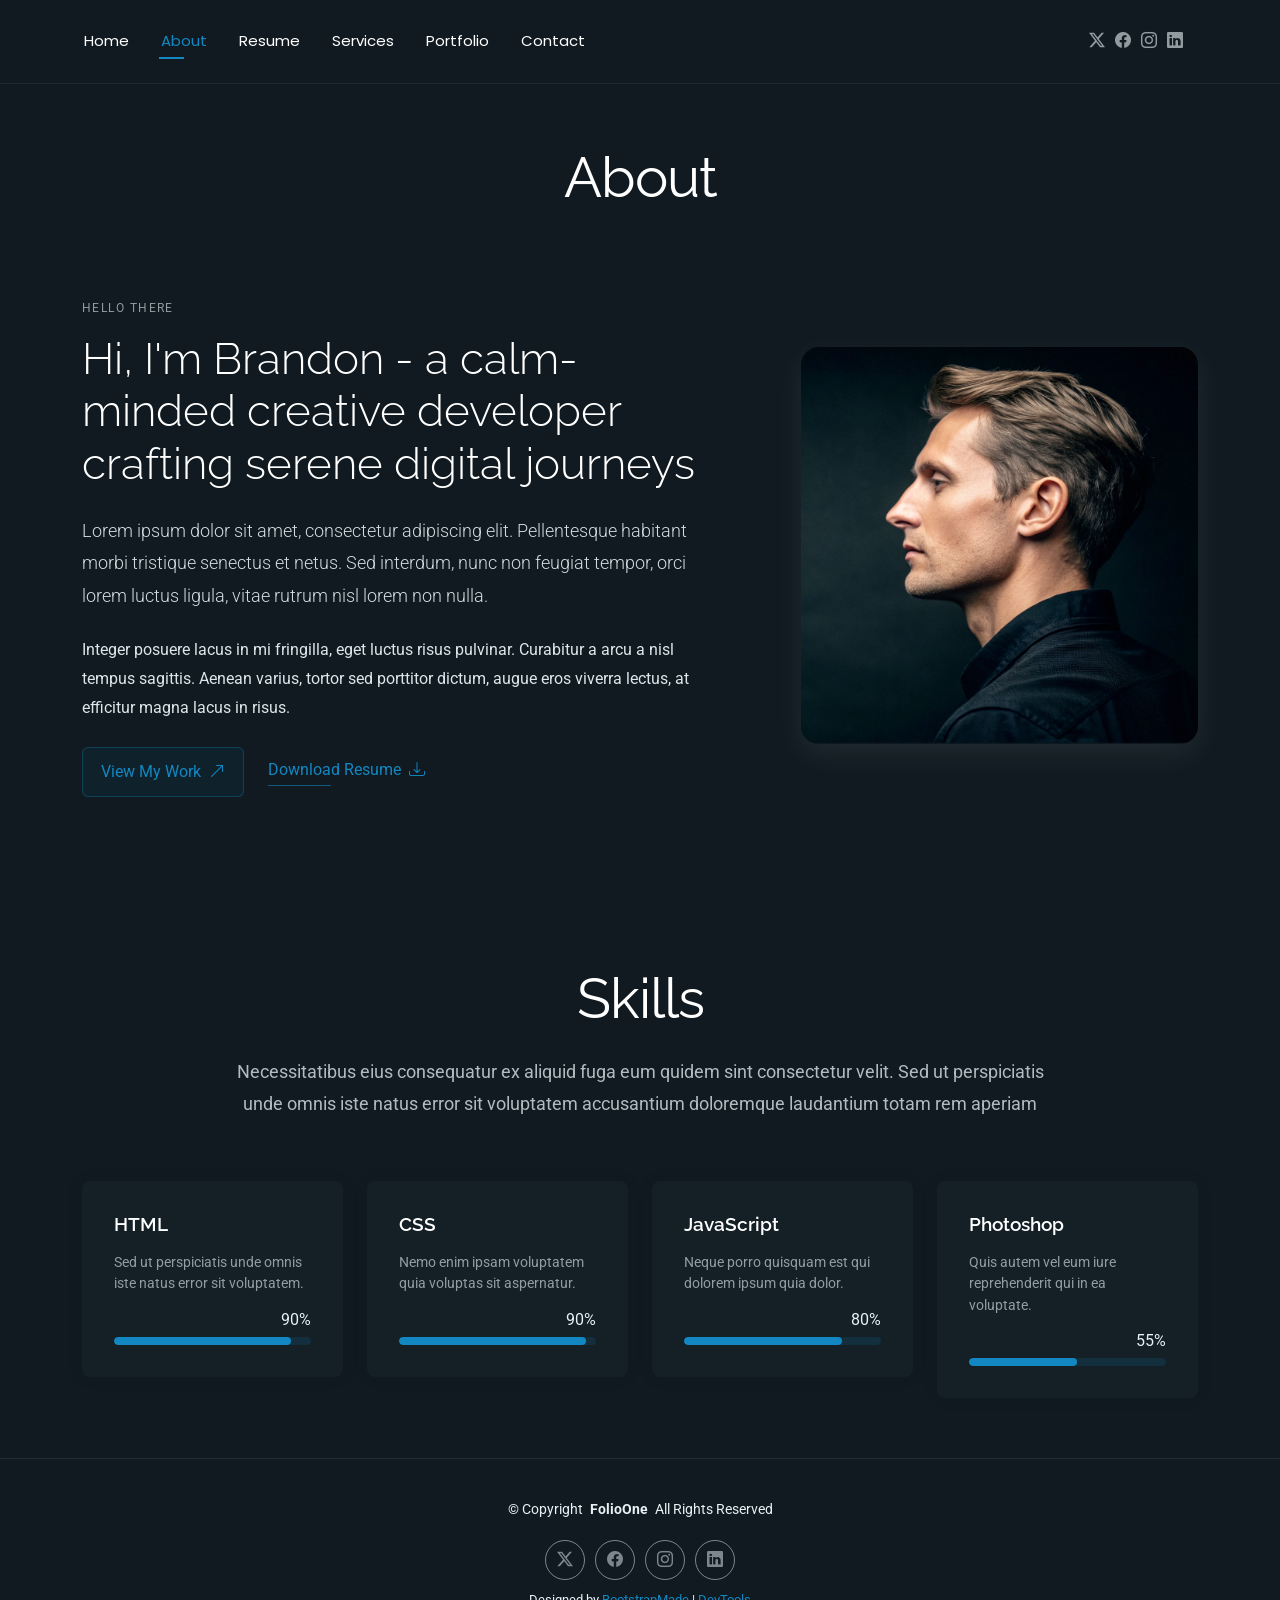
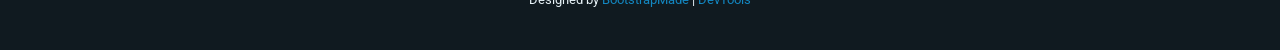
==== about.html @ 41c1fc4c "Summary (required): Add CV template files" ====
<!DOCTYPE html>
<html lang="en">

<head>
  <meta charset="utf-8">
  <meta content="width=device-width, initial-scale=1.0" name="viewport">
  <title>About - FolioOne Bootstrap Template</title>
  <meta name="description" content="">
  <meta name="keywords" content="">

  <!-- Favicons -->
  <link href="assets/img/favicon.png" rel="icon">
  <link href="assets/img/apple-touch-icon.png" rel="apple-touch-icon">

  <!-- Fonts -->
  <link href="https://fonts.googleapis.com" rel="preconnect">
  <link href="https://fonts.gstatic.com" rel="preconnect" crossorigin>
  <link href="https://fonts.googleapis.com/css2?family=Roboto:ital,wght@0,100;0,300;0,400;0,500;0,700;0,900;1,100;1,300;1,400;1,500;1,700;1,900&family=Poppins:ital,wght@0,100;0,200;0,300;0,400;0,500;0,600;0,700;0,800;0,900;1,100;1,200;1,300;1,400;1,500;1,600;1,700;1,800;1,900&family=Raleway:ital,wght@0,100;0,200;0,300;0,400;0,500;0,600;0,700;0,800;0,900;1,100;1,200;1,300;1,400;1,500;1,600;1,700;1,800;1,900&display=swap" rel="stylesheet">

  <!-- Vendor CSS Files -->
  <link href="assets/vendor/bootstrap/css/bootstrap.min.css" rel="stylesheet">
  <link href="assets/vendor/bootstrap-icons/bootstrap-icons.css" rel="stylesheet">
  <link href="assets/vendor/aos/aos.css" rel="stylesheet">
  <link href="assets/vendor/swiper/swiper-bundle.min.css" rel="stylesheet">
  <link href="assets/vendor/glightbox/css/glightbox.min.css" rel="stylesheet">

  <!-- Main CSS File -->
  <link href="assets/css/main.css" rel="stylesheet">

  <!-- =======================================================
  * Template Name: FolioOne
  * Template URL: https://bootstrapmade.com/folioone-bootstrap-portfolio-website-template/
  * Updated: Aug 23 2025 with Bootstrap v5.3.7
  * Author: BootstrapMade.com
  * License: https://bootstrapmade.com/license/
  ======================================================== -->
</head>

<body class="about-page">

  <header id="header" class="header d-flex align-items-center light-background sticky-top">
    <div class="container position-relative d-flex align-items-center justify-content-between">

      <!-- <a href="index.html" class="logo d-flex align-items-center me-auto me-xl-0">
      <img src="assets/img/logo.webp" alt="">
      <h1 class="sitename">FolioOne</h1> 
    </a> -->

      <nav id="navmenu" class="navmenu">
        <ul>
          <li><a href="index.html">Home</a></li>
          <li><a href="about.html" class="active">About</a></li>
          <li><a href="resume.html">Resume</a></li>
          <li><a href="services.html">Services</a></li>
          <li><a href="portfolio.html">Portfolio</a></li>
          <li><a href="contact.html">Contact</a></li>
        </ul>
        <i class="mobile-nav-toggle d-xl-none bi bi-list"></i>
      </nav>

      <div class="header-social-links">
        <a href="#" class="twitter"><i class="bi bi-twitter-x"></i></a>
        <a href="#" class="facebook"><i class="bi bi-facebook"></i></a>
        <a href="#" class="instagram"><i class="bi bi-instagram"></i></a>
        <a href="#" class="linkedin"><i class="bi bi-linkedin"></i></a>
      </div>

    </div>
  </header>

  <main class="main">

    <!-- About Section -->
    <section id="about" class="about section">

      <!-- Section Title -->
      <div class="container section-title" data-aos="fade-up">
        <h2>About</h2>
      </div><!-- End Section Title -->

      <div class="container" data-aos="fade-up" data-aos-delay="100">

        <!-- Intro + Photo -->
        <div class="row align-items-center justify-content-between gy-5 mb-5">
          <div class="col-lg-7" data-aos="fade-right" data-aos-delay="150">
            <div class="intro-content">
              <span class="eyebrow">Hello there</span>
              <h2 class="headline">Hi, I'm Brandon - a calm-minded creative developer crafting serene digital journeys</h2>
              <p class="lead">
                Lorem ipsum dolor sit amet, consectetur adipiscing elit. Pellentesque habitant morbi tristique senectus et netus. Sed interdum, nunc non feugiat tempor, orci lorem luctus ligula, vitae rutrum nisl lorem non nulla.
              </p>
              <p>
                Integer posuere lacus in mi fringilla, eget luctus risus pulvinar. Curabitur a arcu a nisl tempus sagittis. Aenean varius, tortor sed porttitor dictum, augue eros viverra lectus, at efficitur magna lacus in risus.
              </p>

              <div class="cta-group">
                <a href="#portfolio" class="btn-ghost">
                  View My Work <i class="bi bi-arrow-up-right"></i>
                </a>
                <a href="#" class="link-underline">
                  Download Resume <i class="bi bi-download"></i>
                </a>
              </div>
            </div>
          </div>

          <div class="col-lg-5" data-aos="zoom-in" data-aos-delay="250">
            <figure class="profile-figure text-center text-lg-end">
              <img src="assets/img/profile/profile-square-11.webp" alt="Portrait of Alex" class="img-fluid profile-photo">
            </figure>
          </div>
        </div>
        <!-- End Intro + Photo -->
      </div>
    </section><!-- /About Section -->

    <!-- Skills Section -->
    <section id="skills" class="skills section">

      <!-- Section Title -->
      <div class="container section-title" data-aos="fade-up">
        <h2>Skills</h2>
        <p>Necessitatibus eius consequatur ex aliquid fuga eum quidem sint consectetur velit. Sed ut perspiciatis unde omnis iste natus error sit voluptatem accusantium doloremque laudantium totam rem aperiam</p>
      </div><!-- End Section Title -->

      <div class="container" data-aos="fade-up" data-aos-delay="100">

        <div class="row g-4 skills-animation">

          <div class="col-md-6 col-lg-3" data-aos="fade-up" data-aos-delay="100">
            <div class="skill-box">
              <h3>HTML</h3>
              <p>Sed ut perspiciatis unde omnis iste natus error sit voluptatem.</p>
              <span class="text-end d-block">90%</span>
              <div class="progress">
                <div class="progress-bar" role="progressbar" aria-valuenow="90" aria-valuemin="0" aria-valuemax="100"></div>
              </div>
            </div>
          </div>

          <div class="col-md-6 col-lg-3" data-aos="fade-up" data-aos-delay="200">
            <div class="skill-box">
              <h3>CSS</h3>
              <p>Nemo enim ipsam voluptatem quia voluptas sit aspernatur.</p>
              <span class="text-end d-block">90%</span>
              <div class="progress">
                <div class="progress-bar" role="progressbar" aria-valuenow="95" aria-valuemin="0" aria-valuemax="100"></div>
              </div>
            </div>
          </div>

          <div class="col-md-6 col-lg-3" data-aos="fade-up" data-aos-delay="300">
            <div class="skill-box">
              <h3>JavaScript</h3>
              <p>Neque porro quisquam est qui dolorem ipsum quia dolor.</p>
              <span class="text-end d-block">80%</span>
              <div class="progress">
                <div class="progress-bar" role="progressbar" aria-valuenow="80" aria-valuemin="0" aria-valuemax="100"></div>
              </div>
            </div>
          </div>

          <div class="col-md-6 col-lg-3" data-aos="fade-up" data-aos-delay="400">
            <div class="skill-box">
              <h3>Photoshop</h3>
              <p>Quis autem vel eum iure reprehenderit qui in ea voluptate.</p>
              <span class="text-end d-block">55%</span>
              <div class="progress">
                <div class="progress-bar" role="progressbar" aria-valuenow="55" aria-valuemin="0" aria-valuemax="100">
                </div>
              </div>
            </div>
          </div>

        </div>

      </div>

    </section><!-- /Skills Section -->
  </main>

  <footer id="footer" class="footer">

    <div class="container">
      <div class="copyright text-center ">
        <p>© <span>Copyright</span> <strong class="px-1 sitename">FolioOne</strong> <span>All Rights Reserved<br></span></p>
      </div>
      <div class="social-links d-flex justify-content-center">
        <a href=""><i class="bi bi-twitter-x"></i></a>
        <a href=""><i class="bi bi-facebook"></i></a>
        <a href=""><i class="bi bi-instagram"></i></a>
        <a href=""><i class="bi bi-linkedin"></i></a>
      </div>
      <div class="credits">
        <!-- All the links in the footer should remain intact. -->
        <!-- You can delete the links only if you've purchased the pro version. -->
        <!-- Licensing information: https://bootstrapmade.com/license/ -->
        <!-- Purchase the pro version with working PHP/AJAX contact form: [buy-url] -->
        Designed by <a href="https://bootstrapmade.com/">BootstrapMade</a> | <a href="https://bootstrapmade.com/tools/">DevTools</a>
      </div>
    </div>

  </footer>

  <!-- Scroll Top -->
  <a href="#" id="scroll-top" class="scroll-top d-flex align-items-center justify-content-center"><i class="bi bi-arrow-up-short"></i></a>

  <!-- Preloader -->
  <div id="preloader"></div>

  <!-- Vendor JS Files -->
  <script src="assets/vendor/bootstrap/js/bootstrap.bundle.min.js"></script>
  <script src="assets/vendor/php-email-form/validate.js"></script>
  <script src="assets/vendor/aos/aos.js"></script>
  <script src="assets/vendor/typed.js/typed.umd.js"></script>
  <script src="assets/vendor/waypoints/noframework.waypoints.js"></script>
  <script src="assets/vendor/purecounter/purecounter_vanilla.js"></script>
  <script src="assets/vendor/swiper/swiper-bundle.min.js"></script>
  <script src="assets/vendor/imagesloaded/imagesloaded.pkgd.min.js"></script>
  <script src="assets/vendor/isotope-layout/isotope.pkgd.min.js"></script>
  <script src="assets/vendor/glightbox/js/glightbox.min.js"></script>

  <!-- Main JS File -->
  <script src="assets/js/main.js"></script>

</body>

</html>
---- assets/css/main.css ----
/**
* Template Name: FolioOne
* Template URL: https://bootstrapmade.com/folioone-bootstrap-portfolio-website-template/
* Updated: Aug 23 2025 with Bootstrap v5.3.7
* Author: BootstrapMade.com
* License: https://bootstrapmade.com/license/
*/

/*--------------------------------------------------------------
# Font & Color Variables
# Help: https://bootstrapmade.com/color-system/
--------------------------------------------------------------*/
/* Fonts */
:root {
  --default-font: "Roboto",  system-ui, -apple-system, "Segoe UI", Roboto, "Helvetica Neue", Arial, "Noto Sans", "Liberation Sans", sans-serif, "Apple Color Emoji", "Segoe UI Emoji", "Segoe UI Symbol", "Noto Color Emoji";
  --heading-font: "Raleway",  sans-serif;
  --nav-font: "Poppins",  sans-serif;
}

/* Global Colors - The following color variables are used throughout the website. Updating them here will change the color scheme of the entire website */
:root { 
  --background-color: #101a20; /* Background color for the entire website, including individual sections */
  --default-color: #e7f2f7; /* Default color used for the majority of the text content across the entire website */
  --heading-color: #ffffff; /* Color for headings, subheadings and title throughout the website */
  --accent-color: #1387c1; /* Accent color that represents your brand on the website. It's used for buttons, links, and other elements that need to stand out */
  --surface-color: #141f26; /* The surface color is used as a background of boxed elements within sections, such as cards, icon boxes, or other elements that require a visual separation from the global background. */
  --contrast-color: #ffffff; /* Contrast color for text, ensuring readability against backgrounds of accent, heading, or default colors. */
}

/* Nav Menu Colors - The following color variables are used specifically for the navigation menu. They are separate from the global colors to allow for more customization options */
:root {
  --nav-color: #ffffff;  /* The default color of the main navmenu links */
  --nav-hover-color: #1387c1; /* Applied to main navmenu links when they are hovered over or active */
  --nav-mobile-background-color: #213642; /* Used as the background color for mobile navigation menu */
  --nav-dropdown-background-color: #051117; /* Used as the background color for dropdown items that appear when hovering over primary navigation items */
  --nav-dropdown-color: #e7f2f7; /* Used for navigation links of the dropdown items in the navigation menu. */
  --nav-dropdown-hover-color: #1387c1; /* Similar to --nav-hover-color, this color is applied to dropdown navigation links when they are hovered over. */
}

/* Color Presets - These classes override global colors when applied to any section or element, providing reuse of the sam color scheme. */

.light-background {
  --background-color: #142027;
  --surface-color: #325264;
}

.dark-background {
  --background-color: #0b1419;
  --default-color: #ffffff;
  --heading-color: #ffffff;
  --surface-color: #252525;
  --contrast-color: #ffffff;
}

/* Smooth scroll */
:root {
  scroll-behavior: smooth;
}

/*--------------------------------------------------------------
# General Styling & Shared Classes
--------------------------------------------------------------*/
body {
  color: var(--default-color);
  background-color: var(--background-color);
  font-family: var(--default-font);
}

a {
  color: var(--accent-color);
  text-decoration: none;
  transition: 0.3s;
}

a:hover {
  color: color-mix(in srgb, var(--accent-color), transparent 25%);
  text-decoration: none;
}

h1,
h2,
h3,
h4,
h5,
h6 {
  color: var(--heading-color);
  font-family: var(--heading-font);
}

/* PHP Email Form Messages
------------------------------*/
.php-email-form .error-message {
  display: none;
  background: #df1529;
  color: #ffffff;
  text-align: left;
  padding: 15px;
  margin-bottom: 24px;
  font-weight: 600;
}

.php-email-form .sent-message {
  display: none;
  color: #ffffff;
  background: #059652;
  text-align: center;
  padding: 15px;
  margin-bottom: 24px;
  font-weight: 600;
}

.php-email-form .loading {
  display: none;
  background: var(--surface-color);
  text-align: center;
  padding: 15px;
  margin-bottom: 24px;
}

.php-email-form .loading:before {
  content: "";
  display: inline-block;
  border-radius: 50%;
  width: 24px;
  height: 24px;
  margin: 0 10px -6px 0;
  border: 3px solid var(--accent-color);
  border-top-color: var(--surface-color);
  animation: php-email-form-loading 1s linear infinite;
}

@keyframes php-email-form-loading {
  0% {
    transform: rotate(0deg);
  }

  100% {
    transform: rotate(360deg);
  }
}

/*--------------------------------------------------------------
# Global Header
--------------------------------------------------------------*/
.header {
  --background-color: rgba(255, 255, 255, 0);
  color: var(--default-color);
  background-color: var(--background-color);
  padding: 15px 0;
  transition: all 0.5s;
  z-index: 997;
  border-bottom: 1px solid color-mix(in srgb, var(--default-color), transparent 92%);
}

.header .logo {
  line-height: 1;
}

.header .logo img {
  max-height: 36px;
  margin-right: 8px;
}

.header .logo h1 {
  font-size: 32px;
  margin: 0;
  font-weight: 400;
  color: var(--heading-color);
}

.header .header-social-links {
  padding-right: 15px;
}

.header .header-social-links a {
  color: color-mix(in srgb, var(--default-color), transparent 40%);
  padding-left: 6px;
  display: inline-block;
  transition: 0.3s;
  font-size: 16px;
}

.header .header-social-links a:hover {
  color: var(--default-color);
}

.header .header-social-links a i {
  line-height: 0px;
}

@media (max-width: 1200px) {
  .header .logo {
    order: 1;
  }

  .header .header-social-links {
    order: 2;
  }

  .header .navmenu {
    order: 3;
  }
}

/* Global Header on Scroll
------------------------------*/
.scrolled .header {
  --background-color: rgba(16, 26, 32, 0.9);
}

/*--------------------------------------------------------------
# Navigation Menu
--------------------------------------------------------------*/
/* Desktop Navigation */
@media (min-width: 1200px) {
  .navmenu {
    padding: 0;
  }

  .navmenu ul {
    margin: 0;
    padding: 0;
    display: flex;
    list-style: none;
    align-items: center;
  }

  .navmenu li {
    position: relative;
  }

  .navmenu>ul>li {
    white-space: nowrap;
    padding: 15px 28px 15px 0;
  }

  .navmenu>ul>li:last-child {
    padding-right: 0;
  }

  .navmenu a,
  .navmenu a:focus {
    color: var(--nav-color);
    font-size: 15px;
    padding: 0 2px;
    font-family: var(--nav-font);
    font-weight: 400;
    display: flex;
    align-items: center;
    justify-content: space-between;
    white-space: nowrap;
    transition: 0.3s;
    position: relative;
  }

  .navmenu a i,
  .navmenu a:focus i {
    font-size: 12px;
    line-height: 0;
    margin-left: 5px;
    transition: 0.3s;
  }

  .navmenu>ul>li>a:before {
    content: "";
    position: absolute;
    height: 2px;
    bottom: -6px;
    left: 0;
    background-color: var(--nav-hover-color);
    visibility: hidden;
    width: 0px;
    transition: all 0.3s ease-in-out 0s;
  }

  .navmenu a:hover:before,
  .navmenu li:hover>a:before,
  .navmenu .active:before {
    visibility: visible;
    width: 25px;
  }

  .navmenu li:hover>a,
  .navmenu .active,
  .navmenu .active:focus {
    color: var(--nav-hover-color);
  }

  .navmenu .dropdown ul {
    margin: 0;
    padding: 10px 0;
    background: var(--nav-dropdown-background-color);
    display: block;
    position: absolute;
    visibility: hidden;
    left: -5px;
    top: 130%;
    opacity: 0;
    transition: 0.3s;
    border-radius: 4px;
    z-index: 99;
    box-shadow: 0px 0px 30px rgba(0, 0, 0, 0.1);
  }

  .navmenu .dropdown ul li {
    min-width: 200px;
  }

  .navmenu .dropdown ul a {
    padding: 10px 20px;
    font-size: 15px;
    text-transform: none;
    color: var(--nav-dropdown-color);
  }

  .navmenu .dropdown ul a i {
    font-size: 12px;
  }

  .navmenu .dropdown ul a:hover,
  .navmenu .dropdown ul .active:hover,
  .navmenu .dropdown ul li:hover>a {
    color: var(--nav-dropdown-hover-color);
  }

  .navmenu .dropdown:hover>ul {
    opacity: 1;
    top: 100%;
    visibility: visible;
  }

  .navmenu .dropdown .dropdown ul {
    top: 0;
    left: -90%;
    visibility: hidden;
  }

  .navmenu .dropdown .dropdown:hover>ul {
    opacity: 1;
    top: 0;
    left: -100%;
    visibility: visible;
  }
}

/* Mobile Navigation */
@media (max-width: 1199px) {
  .mobile-nav-toggle {
    color: var(--nav-color);
    font-size: 28px;
    line-height: 0;
    margin-right: 10px;
    cursor: pointer;
    transition: color 0.3s;
  }

  .navmenu {
    padding: 0;
    z-index: 9997;
  }

  .navmenu ul {
    display: none;
    list-style: none;
    position: absolute;
    inset: 60px 20px 20px 20px;
    padding: 10px 0;
    margin: 0;
    border-radius: 6px;
    background-color: var(--nav-mobile-background-color);
    border: 1px solid color-mix(in srgb, var(--default-color), transparent 90%);
    box-shadow: none;
    overflow-y: auto;
    transition: 0.3s;
    z-index: 9998;
  }

  .navmenu a,
  .navmenu a:focus {
    color: var(--nav-dropdown-color);
    padding: 10px 20px;
    font-family: var(--nav-font);
    font-size: 17px;
    font-weight: 500;
    display: flex;
    align-items: center;
    justify-content: space-between;
    white-space: nowrap;
    transition: 0.3s;
  }

  .navmenu a i,
  .navmenu a:focus i {
    font-size: 12px;
    line-height: 0;
    margin-left: 5px;
    width: 30px;
    height: 30px;
    display: flex;
    align-items: center;
    justify-content: center;
    border-radius: 50%;
    transition: 0.3s;
    background-color: color-mix(in srgb, var(--accent-color), transparent 90%);
  }

  .navmenu a i:hover,
  .navmenu a:focus i:hover {
    background-color: var(--accent-color);
    color: var(--contrast-color);
  }

  .navmenu a:hover,
  .navmenu .active,
  .navmenu .active:focus {
    color: var(--nav-dropdown-hover-color);
  }

  .navmenu .active i,
  .navmenu .active:focus i {
    background-color: var(--accent-color);
    color: var(--contrast-color);
    transform: rotate(180deg);
  }

  .navmenu .dropdown ul {
    position: static;
    display: none;
    z-index: 99;
    padding: 10px 0;
    margin: 10px 20px;
    background-color: var(--nav-dropdown-background-color);
    transition: all 0.5s ease-in-out;
  }

  .navmenu .dropdown ul ul {
    background-color: rgba(33, 37, 41, 0.1);
  }

  .navmenu .dropdown>.dropdown-active {
    display: block;
    background-color: rgba(33, 37, 41, 0.03);
  }

  .mobile-nav-active {
    overflow: hidden;
  }

  .mobile-nav-active .mobile-nav-toggle {
    color: #fff;
    position: absolute;
    font-size: 32px;
    top: 15px;
    right: 15px;
    margin-right: 0;
    z-index: 9999;
  }

  .mobile-nav-active .navmenu {
    position: fixed;
    overflow: hidden;
    inset: 0;
    background: rgba(33, 37, 41, 0.8);
    transition: 0.3s;
  }

  .mobile-nav-active .navmenu>ul {
    display: block;
  }
}

/*--------------------------------------------------------------
# Global Footer
--------------------------------------------------------------*/
.footer {
  color: var(--default-color);
  background-color: var(--background-color);
  font-size: 14px;
  padding: 40px 0;
  position: relative;
  border-top: 1px solid color-mix(in srgb, var(--default-color), transparent 92%);
}

.footer .copyright p {
  margin-bottom: 0;
}

.footer .social-links {
  margin-top: 20px;
}

.footer .social-links a {
  display: flex;
  align-items: center;
  justify-content: center;
  width: 40px;
  height: 40px;
  border-radius: 50%;
  border: 1px solid color-mix(in srgb, var(--default-color), transparent 50%);
  font-size: 16px;
  color: color-mix(in srgb, var(--default-color), transparent 50%);
  margin: 0 5px;
  transition: 0.3s;
}

.footer .social-links a:hover {
  color: var(--accent-color);
  border-color: var(--accent-color);
}

.footer .credits {
  margin-top: 10px;
  font-size: 13px;
  text-align: center;
}

/*--------------------------------------------------------------
# Preloader
--------------------------------------------------------------*/
#preloader {
  position: fixed;
  inset: 0;
  z-index: 9999;
  overflow: hidden;
  background-color: var(--background-color);
  transition: all 0.6s ease-out;
  width: 100%;
  height: 100vh;
}

#preloader:before,
#preloader:after {
  content: "";
  position: absolute;
  border: 4px solid var(--accent-color);
  border-radius: 50%;
  animation: animate-preloader 2s cubic-bezier(0, 0.2, 0.8, 1) infinite;
}

#preloader:after {
  animation-delay: -0.5s;
}

@keyframes animate-preloader {
  0% {
    width: 10px;
    height: 10px;
    top: calc(50% - 5px);
    left: calc(50% - 5px);
    opacity: 1;
  }

  100% {
    width: 72px;
    height: 72px;
    top: calc(50% - 36px);
    left: calc(50% - 36px);
    opacity: 0;
  }
}

/*--------------------------------------------------------------
# Scroll Top Button
--------------------------------------------------------------*/
.scroll-top {
  position: fixed;
  visibility: hidden;
  opacity: 0;
  right: 15px;
  bottom: -15px;
  z-index: 99999;
  background-color: var(--accent-color);
  width: 44px;
  height: 44px;
  border-radius: 50px;
  transition: all 0.4s;
}

.scroll-top i {
  font-size: 24px;
  color: var(--contrast-color);
  line-height: 0;
}

.scroll-top:hover {
  background-color: color-mix(in srgb, var(--accent-color), transparent 20%);
  color: var(--contrast-color);
}

.scroll-top.active {
  visibility: visible;
  opacity: 1;
  bottom: 15px;
}

/*--------------------------------------------------------------
# Disable aos animation delay on mobile devices
--------------------------------------------------------------*/
@media screen and (max-width: 768px) {
  [data-aos-delay] {
    transition-delay: 0 !important;
  }
}

/*--------------------------------------------------------------
# Global Page Titles & Breadcrumbs
--------------------------------------------------------------*/
.page-title {
  color: var(--default-color);
  background-color: var(--background-color);
  position: relative;
}

.page-title .heading {
  padding: 80px 0;
  border-top: 1px solid color-mix(in srgb, var(--default-color), transparent 90%);
}

.page-title .heading h1 {
  font-size: 38px;
  font-weight: 700;
}

.page-title nav {
  background-color: color-mix(in srgb, var(--default-color), transparent 96%);
  padding: 20px 0;
}

.page-title nav ol {
  display: flex;
  flex-wrap: wrap;
  list-style: none;
  padding: 0;
  margin: 0;
  font-size: 16px;
  font-weight: 400;
}

.page-title nav ol li+li {
  padding-left: 10px;
}

.page-title nav ol li+li::before {
  content: "/";
  display: inline-block;
  padding-right: 10px;
  color: color-mix(in srgb, var(--default-color), transparent 70%);
}

/*--------------------------------------------------------------
# Global Sections
--------------------------------------------------------------*/
section,
.section {
  color: var(--default-color);
  background-color: var(--background-color);
  padding: 60px 0;
  scroll-margin-top: 100px;
  overflow: clip;
}

@media (max-width: 1199px) {

  section,
  .section {
    scroll-margin-top: 66px;
  }
}

/*--------------------------------------------------------------
# Global Section Titles
--------------------------------------------------------------*/
.section-title {
  text-align: center;
  padding-bottom: 60px;
  position: relative;
}

.section-title h2 {
  font-size: 3.5rem;
  font-weight: 400;
  line-height: 1.2;
  color: var(--heading-color);
  margin-bottom: 1.5rem;
  letter-spacing: -1px;
}

@media (max-width: 768px) {
  .section-title h2 {
    font-size: 2.5rem;
  }
}

.section-title p {
  font-size: 1.125rem;
  line-height: 1.8;
  color: color-mix(in srgb, var(--default-color), transparent 25%);
  max-width: 900px;
  margin: 0 auto;
  text-wrap: balance;
}

/*--------------------------------------------------------------
# Hero Section
--------------------------------------------------------------*/
.hero {
  padding: 80px 0;
  min-height: 100vh;
  display: flex;
  align-items: center;
}

.hero .hero-content h1 {
  font-size: 3.5rem;
  font-weight: 700;
  margin-bottom: 1rem;
  line-height: 1.2;
}

.hero .hero-content h1 .highlight {
  color: var(--accent-color);
  position: relative;
}

.hero .hero-content h1 .highlight::after {
  content: "";
  position: absolute;
  bottom: 0;
  left: 0;
  width: 100%;
  height: 3px;
  background: linear-gradient(90deg, var(--accent-color), color-mix(in srgb, var(--accent-color), transparent 50%));
  border-radius: 2px;
}

@media (max-width: 768px) {
  .hero .hero-content h1 {
    font-size: 2.5rem;
  }
}

.hero .hero-content h2 {
  font-size: 1.5rem;
  font-weight: 400;
  margin-bottom: 2rem;
  color: color-mix(in srgb, var(--default-color), transparent 20%);
}

.hero .hero-content h2 .typed {
  color: var(--accent-color);
  font-weight: 600;
}

@media (max-width: 768px) {
  .hero .hero-content h2 {
    font-size: 1.25rem;
  }
}

.hero .hero-content p {
  font-size: 1.1rem;
  line-height: 1.6;
  margin-bottom: 2.5rem;
  color: color-mix(in srgb, var(--default-color), transparent 30%);
}

.hero .hero-actions {
  display: flex;
  gap: 1rem;
  margin-bottom: 3rem;
}

.hero .hero-actions .btn {
  padding: 12px 30px;
  border-radius: 50px;
  font-weight: 600;
  text-decoration: none;
  transition: all 0.3s ease;
  border: 2px solid;
}

.hero .hero-actions .btn.btn-primary {
  background: var(--accent-color);
  color: var(--contrast-color);
  border-color: var(--accent-color);
}

.hero .hero-actions .btn.btn-primary:hover {
  background: color-mix(in srgb, var(--accent-color), black 15%);
  border-color: color-mix(in srgb, var(--accent-color), black 15%);
  transform: translateY(-2px);
}

.hero .hero-actions .btn.btn-outline {
  background: transparent;
  color: var(--accent-color);
  border-color: var(--accent-color);
}

.hero .hero-actions .btn.btn-outline:hover {
  transform: translateY(-2px);
}

@media (max-width: 576px) {
  .hero .hero-actions {
    flex-direction: column;
  }

  .hero .hero-actions .btn {
    text-align: center;
  }
}

.hero .social-links {
  display: flex;
  gap: 1rem;
}

.hero .social-links a {
  width: 45px;
  height: 45px;
  background: var(--surface-color);
  border-radius: 50%;
  display: flex;
  align-items: center;
  justify-content: center;
  color: var(--default-color);
  font-size: 1.2rem;
  transition: all 0.3s ease;
}

.hero .social-links a:hover {
  background: var(--accent-color);
  color: var(--contrast-color);
  transform: translateY(-3px);
  box-shadow: 0 8px 25px color-mix(in srgb, var(--accent-color), transparent 70%);
}

.hero .hero-image {
  position: relative;
}

.hero .hero-image .image-wrapper {
  position: relative;
  max-width: 450px;
  margin: 0 auto;
}

.hero .hero-image .image-wrapper img {
  border-radius: 20px;
  box-shadow: 0 5px 15px color-mix(in srgb, var(--default-color), transparent 95%);
  transition: transform 0.3s ease;
}

.hero .hero-image .image-wrapper img:hover {
  transform: scale(1.02);
}

.hero .hero-image .floating-elements {
  position: absolute;
  top: 0;
  left: 0;
  right: 0;
  bottom: 0;
  pointer-events: none;
}

.hero .hero-image .floating-elements .floating-card {
  position: absolute;
  background: var(--surface-color);
  padding: 15px 20px;
  border-radius: 15px;
  box-shadow: 0 10px 30px color-mix(in srgb, var(--default-color), transparent 90%);
  display: flex;
  align-items: center;
  gap: 10px;
  font-weight: 600;
  animation: float 3s ease-in-out infinite;
}

.hero .hero-image .floating-elements .floating-card i {
  font-size: 1.5rem;
  color: var(--accent-color);
}

.hero .hero-image .floating-elements .floating-card.design {
  top: 10%;
  right: -10%;
  animation-delay: 0s;
}

.hero .hero-image .floating-elements .floating-card.code {
  bottom: 30%;
  left: -15%;
  animation-delay: 1s;
}

.hero .hero-image .floating-elements .floating-card.creativity {
  top: 60%;
  right: -5%;
  animation-delay: 2s;
}

@media (max-width: 992px) {
  .hero .hero-image .floating-elements .floating-card {
    display: none;
  }
}

@keyframes float {

  0%,
  100% {
    transform: translateY(0px);
  }

  50% {
    transform: translateY(-10px);
  }
}

@media (max-width: 992px) {
  .hero .hero-content {
    text-align: center;
    margin-bottom: 3rem;
  }
}

/*--------------------------------------------------------------
# About Section
--------------------------------------------------------------*/
.about .intro-content .eyebrow {
  display: inline-block;
  letter-spacing: 0.12em;
  text-transform: uppercase;
  font-size: 12px;
  color: color-mix(in srgb, var(--default-color), transparent 40%);
  margin-bottom: 16px;
}

.about .intro-content .headline {
  font-family: var(--heading-font);
  font-weight: 300;
  line-height: 1.2;
  font-size: clamp(28px, 4vw, 44px);
  margin: 0 0 24px 0;
}

.about .intro-content .lead {
  font-size: 18px;
  line-height: 1.8;
  color: color-mix(in srgb, var(--default-color), transparent 10%);
  margin-bottom: 24px;
}

.about .intro-content p {
  line-height: 1.8;
  margin-bottom: 24px;
  color: color-mix(in srgb, var(--default-color), transparent 5%);
}

.about .intro-content .cta-group {
  display: flex;
  gap: 24px;
  align-items: center;
  margin-top: 24px;
}

.about .intro-content .cta-group .btn-ghost {
  display: inline-flex;
  align-items: center;
  gap: 8px;
  padding: 12px 18px;
  border-radius: 6px;
  color: var(--accent-color);
  background: color-mix(in srgb, var(--accent-color), transparent 92%);
  border: 1px solid color-mix(in srgb, var(--accent-color), transparent 70%);
  transition: 0.3s ease-in-out;
}

.about .intro-content .cta-group .btn-ghost:hover,
.about .intro-content .cta-group .btn-ghost:focus {
  color: var(--contrast-color);
  background: var(--accent-color);
  border-color: var(--accent-color);
  outline: none;
  box-shadow: 0 0 0 3px color-mix(in srgb, var(--accent-color), transparent 70%);
}

.about .intro-content .cta-group .link-underline {
  display: inline-flex;
  align-items: center;
  gap: 8px;
  position: relative;
  color: var(--accent-color);
  padding-bottom: 4px;
  transition: 0.3s ease-in-out;
}

.about .intro-content .cta-group .link-underline::after {
  content: "";
  position: absolute;
  left: 0;
  right: 0;
  bottom: 0;
  height: 1px;
  background: color-mix(in srgb, var(--accent-color), transparent 40%);
  transform: scaleX(0.4);
  transform-origin: left;
  transition: 0.3s ease-in-out;
}

.about .intro-content .cta-group .link-underline:hover,
.about .intro-content .cta-group .link-underline:focus {
  color: color-mix(in srgb, var(--accent-color), transparent 10%);
  outline: none;
}

.about .intro-content .cta-group .link-underline:hover::after,
.about .intro-content .cta-group .link-underline:focus::after {
  transform: scaleX(1);
}

.about .profile-figure {
  margin: 0;
}

.about .profile-figure .profile-photo {
  width: 88%;
  max-width: 440px;
  border-radius: 18px;
  box-shadow: 0 10px 30px color-mix(in srgb, var(--default-color), transparent 92%);
  transform: translateY(0);
  transition: transform 0.3s ease-in-out;
}

.about .profile-figure .profile-caption {
  margin-top: 24px;
  display: flex;
  align-items: center;
  justify-content: center;
}

.about .profile-figure .profile-caption .meta {
  font-size: 14px;
  color: color-mix(in srgb, var(--default-color), transparent 20%);
}

.about .profile-figure .profile-caption .meta .funfact {
  font-size: 13px;
  margin-top: 4px;
  color: color-mix(in srgb, var(--default-color), transparent 35%);
}

.about .profile-figure:hover .profile-photo {
  transform: translateY(-4px);
}

.about .skill-item {
  padding: 24px;
  border-radius: 6px;
  transition: 0.3s ease-in-out;
  background: color-mix(in srgb, var(--surface-color), var(--accent-color) 2%);
  border: 1px solid color-mix(in srgb, var(--default-color), transparent 88%);
  height: 100%;
}

.about .skill-item i {
  font-size: 24px;
  color: var(--accent-color);
  margin-bottom: 16px;
  display: inline-block;
}

.about .skill-item h3 {
  font-size: 16px;
  margin-bottom: 6px;
  font-weight: 500;
}

.about .skill-item p {
  margin: 0;
  font-size: 14px;
  color: color-mix(in srgb, var(--default-color), transparent 25%);
}

.about .skill-item:hover {
  transform: translateY(-3px);
  border-color: color-mix(in srgb, var(--accent-color), transparent 60%);
  box-shadow: 0 10px 30px color-mix(in srgb, var(--default-color), transparent 92%);
}

.about .timeline-item {
  position: relative;
  padding-left: 26px;
}

.about .timeline-item time {
  display: inline-block;
  font-size: 12px;
  letter-spacing: 0.08em;
  text-transform: uppercase;
  color: color-mix(in srgb, var(--default-color), transparent 45%);
  margin-bottom: 6px;
}

.about .timeline-item h4 {
  font-size: 18px;
  font-weight: 400;
  margin: 0 0 6px;
}

.about .timeline-item p {
  font-size: 14px;
  color: color-mix(in srgb, var(--default-color), transparent 25%);
  margin: 0;
}

.about .timeline-item .dot {
  position: absolute;
  left: 0;
  top: 4px;
  width: 10px;
  height: 10px;
  border-radius: 50%;
  background: var(--accent-color);
  box-shadow: 0 0 0 6px color-mix(in srgb, var(--accent-color), transparent 80%);
}

.about .personal-quote {
  padding: 24px 0;
}

.about .personal-quote p {
  font-family: var(--heading-font);
  font-weight: 300;
  font-size: clamp(20px, 3vw, 28px);
  line-height: 1.5;
  color: color-mix(in srgb, var(--default-color), transparent 5%);
  margin: 0 auto;
  max-width: 800px;
}

.about .fact-pill {
  display: flex;
  align-items: center;
  justify-content: center;
  gap: 10px;
  padding: 10px 14px;
  border-radius: 999px;
  border: 1px solid color-mix(in srgb, var(--default-color), transparent 85%);
  background: var(--surface-color);
  color: color-mix(in srgb, var(--default-color), transparent 10%);
  transition: 0.3s ease-in-out;
}

.about .fact-pill i {
  color: var(--accent-color);
}

.about .fact-pill span {
  font-size: 14px;
}

.about .fact-pill:hover {
  transform: translateY(-2px);
  border-color: color-mix(in srgb, var(--accent-color), transparent 60%);
  box-shadow: 0 10px 30px color-mix(in srgb, var(--default-color), transparent 92%);
}

.about .fact-pill:focus-within {
  box-shadow: 0 0 0 3px color-mix(in srgb, var(--accent-color), transparent 70%);
}

@media (max-width: 992px) {
  .about .profile-figure {
    text-align: center !important;
  }

  .about .profile-figure .profile-photo {
    width: 72%;
  }

  .about .intro-content .cta-group {
    flex-wrap: wrap;
  }
}

@media (max-width: 576px) {
  .about .profile-figure .profile-photo {
    width: 100%;
  }
}

/*--------------------------------------------------------------
# Skills Section
--------------------------------------------------------------*/
.skills .skill-box {
  background-color: var(--surface-color);
  padding: 2rem;
  border-radius: 8px;
  box-shadow: 0 0 20px rgba(0, 0, 0, 0.05);
}

.skills .skill-box h3 {
  font-size: 1.2rem;
  margin-bottom: 1rem;
  font-weight: 600;
}

.skills .skill-box p {
  font-size: 0.9rem;
  margin-bottom: 0.8rem;
  opacity: 0.6;
}

.skills .skill-box .progress {
  background-color: color-mix(in srgb, var(--accent-color), transparent 85%);
  border-radius: 50px;
  height: 8px;
  margin-top: 5px;
  overflow: hidden;
}

.skills .skill-box .progress .progress-bar {
  background-color: var(--accent-color);
  height: 100%;
  position: relative;
  border-radius: 50px;
  transition: 0.9s;
  width: 1px;
}

/*--------------------------------------------------------------
# Stats Section
--------------------------------------------------------------*/
.stats .avatars {
  position: relative;
}

.stats .avatars img {
  width: 60px;
  height: 60px;
  border: 3px solid var(--accent-color);
  margin-right: -15px;
  transition: transform 0.3s ease;
}

.stats .avatars img:hover {
  transform: translateY(-5px);
  z-index: 2;
}

.stats .counters h2 {
  color: var(--heading-color);
  font-size: 48px;
  font-weight: 700;
  margin-bottom: 10px;
}

.stats .counters h2 span {
  display: inline-block;
}

.stats .counters p {
  color: var(--default-color);
  font-size: 18px;
  margin: 0;
  opacity: 0.9;
}

@media (max-width: 991px) {
  .stats .row {
    text-align: center;
  }

  .stats .avatars {
    justify-content: center;
    margin-bottom: 40px;
  }

  .stats .counters h2 {
    font-size: 36px;
  }

  .stats .counters p {
    font-size: 16px;
  }

  .stats .counters .col-md-4 {
    margin-bottom: 30px;
  }

  .stats .counters .col-md-4:last-child {
    margin-bottom: 0;
  }
}

@media (max-width: 576px) {
  .stats {
    padding: 60px 0;
  }

  .stats .avatars {
    flex-wrap: wrap;
    justify-content: center;
  }

  .stats .avatars img {
    margin: 0 -8px;
  }
}

/*--------------------------------------------------------------
# Testimonials Section
--------------------------------------------------------------*/
.testimonials .testimonials-carousel,
.testimonials .testimonials-slider {
  overflow: hidden;
}

.testimonials .testimonial-item .testimonial-content {
  border-left: 3px solid var(--accent-color);
  padding-left: 30px;
}

.testimonials .testimonial-item .testimonial-img {
  border-radius: 50%;
  border: 4px solid var(--background-color);
  margin: 0 auto;
}

.testimonials .testimonial-item h3 {
  font-size: 20px;
  font-weight: bold;
  margin: 10px 0 5px 0;
}

.testimonials .testimonial-item h4 {
  font-size: 14px;
  color: color-mix(in srgb, var(--default-color), transparent 40%);
  margin: 0 0 10px 0;
}

.testimonials .testimonial-item .stars i {
  color: #ffc107;
  margin: 0 1px;
}

.testimonials .testimonial-item .quote-icon-left,
.testimonials .testimonial-item .quote-icon-right {
  color: color-mix(in srgb, var(--accent-color), transparent 50%);
  font-size: 26px;
  line-height: 0;
}

.testimonials .testimonial-item .quote-icon-left {
  display: inline-block;
  left: -5px;
  position: relative;
}

.testimonials .testimonial-item .quote-icon-right {
  display: inline-block;
  right: -5px;
  position: relative;
  top: 10px;
  transform: scale(-1, -1);
}

.testimonials .testimonial-item p {
  font-style: italic;
}

.testimonials .swiper-wrapper {
  height: auto;
}

.testimonials .swiper-pagination {
  margin-top: 30px;
  position: relative;
}

.testimonials .swiper-pagination .swiper-pagination-bullet {
  width: 12px;
  height: 12px;
  background-color: color-mix(in srgb, var(--default-color), transparent 85%);
  opacity: 1;
}

.testimonials .swiper-pagination .swiper-pagination-bullet-active {
  background-color: var(--accent-color);
}

/*--------------------------------------------------------------
# Resume Section
--------------------------------------------------------------*/
.resume .resume-item {
  margin-bottom: 3rem;
}

.resume .resume-item .resume-title {
  font-size: 1.75rem;
  font-weight: 700;
  margin-bottom: 1.5rem;
  padding-bottom: 1.5rem;
  position: relative;
  color: var(--heading-color);
}

.resume .resume-item .resume-title::after {
  content: "";
  position: absolute;
  display: block;
  width: 50px;
  height: 3px;
  background: var(--accent-color);
  bottom: 0;
  left: 0;
}

.resume .resume-item .resume-content {
  padding-left: 1.25rem;
  border-left: 2px solid color-mix(in srgb, var(--accent-color), transparent 85%);
}

.resume .resume-item article {
  position: relative;
  margin-bottom: 2.5rem;
}

.resume .resume-item article::before {
  content: "";
  position: absolute;
  width: 16px;
  height: 16px;
  border-radius: 50%;
  left: -1.8rem;
  top: 0.25rem;
  background: var(--background-color);
  border: 2px solid var(--accent-color);
}

.resume .resume-item article h4 {
  font-size: 1.25rem;
  font-weight: 600;
  margin-bottom: 0.5rem;
  color: var(--heading-color);
}

.resume .resume-item article h5 {
  font-size: 1rem;
  background: color-mix(in srgb, var(--accent-color), transparent 92%);
  padding: 0.375rem 0.75rem;
  display: inline-block;
  font-weight: 600;
  margin: 0.5rem 0;
  color: var(--accent-color);
  border-radius: 4px;
}

.resume .resume-item article .institution,
.resume .resume-item article .company {
  font-size: 1rem;
  margin-bottom: 1rem;
  color: color-mix(in srgb, var(--default-color), transparent 25%);
}

.resume .resume-item article p {
  margin-bottom: 1rem;
}

.resume .resume-item article ul {
  padding-left: 1.25rem;
  margin-bottom: 0;
}

.resume .resume-item article ul li {
  padding-bottom: 0.75rem;
  position: relative;
}

.resume .resume-item article ul li:last-child {
  padding-bottom: 0;
}

.resume .skill-item {
  margin-bottom: 2rem;
}

.resume .skill-item h4 {
  font-size: 1rem;
  font-weight: 600;
  margin-bottom: 0.75rem;
  color: var(--heading-color);
}

.resume .skill-item .progress {
  height: 0.75rem;
  background-color: color-mix(in srgb, var(--accent-color), transparent 92%);
  border-radius: 1rem;
  overflow: visible;
}

.resume .skill-item .progress .progress-bar {
  background-color: var(--accent-color);
  position: relative;
  border-radius: 1rem;
  width: 0;
  transition: width 1s ease;
}

.resume .skill-item .progress .progress-bar::after {
  content: attr(aria-valuenow) "%";
  position: absolute;
  right: 0;
  top: -1.75rem;
  font-size: 0.875rem;
  font-weight: 600;
  color: var(--accent-color);
}

@media (max-width: 991.98px) {
  .resume .resume-item {
    margin-bottom: 2rem;
  }
}

@media (max-width: 767.98px) {
  .resume .resume-content {
    padding-left: 1rem !important;
  }

  .resume article::before {
    left: -2rem !important;
  }
}

/*--------------------------------------------------------------
# Services Section
--------------------------------------------------------------*/
.services .service-item {
  display: flex;
  background-color: var(--surface-color);
  border-radius: 12px;
  padding: 2rem;
  height: 100%;
  position: relative;
  overflow: hidden;
  box-shadow: 0 5px 20px rgba(0, 0, 0, 0.03);
  transition: all 0.4s ease;
}

.services .service-item::before {
  content: "";
  position: absolute;
  left: 0;
  top: 0;
  height: 100%;
  width: 4px;
  background-color: var(--accent-color);
  transform: scaleY(0);
  transform-origin: bottom;
  transition: transform 0.4s cubic-bezier(0.65, 0, 0.35, 1);
}

.services .service-item:hover {
  box-shadow: 0 10px 30px rgba(0, 0, 0, 0.08);
  transform: translateY(-5px);
}

.services .service-item:hover::before {
  transform: scaleY(1);
}

.services .service-item:hover .service-icon {
  background-color: var(--accent-color);
  color: var(--contrast-color);
  transform: rotateY(180deg);
}

.services .service-item:hover .service-icon i {
  transform: rotateY(180deg);
}

.services .service-item:hover .service-link i {
  transform: translateX(5px);
}

.services .service-icon {
  flex-shrink: 0;
  width: 70px;
  height: 70px;
  border-radius: 12px;
  background-color: color-mix(in srgb, var(--accent-color), transparent 90%);
  color: var(--accent-color);
  display: flex;
  align-items: center;
  justify-content: center;
  margin-right: 1.5rem;
  transition: all 0.5s ease;
}

.services .service-icon i {
  font-size: 2rem;
  transition: transform 0.5s ease;
}

.services .service-content {
  flex-grow: 1;
}

.services .service-content h3 {
  font-size: 1.4rem;
  margin-bottom: 1rem;
  font-weight: 700;
  color: var(--heading-color);
}

.services .service-content p {
  margin-bottom: 1.25rem;
  color: color-mix(in srgb, var(--default-color), transparent 20%);
}

.services .service-link {
  display: inline-flex;
  align-items: center;
  color: var(--accent-color);
  font-weight: 600;
  text-decoration: none;
  transition: color 0.3s ease;
}

.services .service-link span {
  margin-right: 0.5rem;
}

.services .service-link i {
  transition: transform 0.3s ease;
}

.services .service-link:hover {
  color: color-mix(in srgb, var(--accent-color), transparent 25%);
}

@media (max-width: 767.98px) {
  .services .service-item {
    padding: 1.5rem;
    margin-bottom: 1rem;
  }

  .services .service-icon {
    width: 60px;
    height: 60px;
    margin-right: 1rem;
  }

  .services .service-icon i {
    font-size: 1.5rem;
  }

  .services .service-content h3 {
    font-size: 1.2rem;
    margin-bottom: 0.75rem;
  }

  .services .service-content p {
    margin-bottom: 1rem;
    font-size: 0.95rem;
  }
}

@media (max-width: 575.98px) {
  .services .service-item {
    flex-direction: column;
    text-align: center;
  }

  .services .service-item::before {
    width: 100%;
    height: 4px;
    transform: scaleX(0);
    transform-origin: left;
  }

  .services .service-item:hover::before {
    transform: scaleX(1);
  }

  .services .service-icon {
    margin-right: 0;
    margin-bottom: 1.25rem;
  }

  .services .service-link {
    justify-content: center;
  }
}

/*--------------------------------------------------------------
# Service Details Section
--------------------------------------------------------------*/
.service-details .service-hero {
  margin-bottom: 4rem;
}

.service-details .service-hero .service-meta {
  display: flex;
  align-items: center;
  gap: 1rem;
  margin-bottom: 1.5rem;
}

.service-details .service-hero .service-meta .service-category {
  background: color-mix(in srgb, var(--accent-color), transparent 85%);
  color: var(--accent-color);
  padding: 0.5rem 1rem;
  border-radius: 20px;
  font-size: 0.85rem;
  font-weight: 500;
  letter-spacing: 0.5px;
}

.service-details .service-hero .service-meta .reading-time {
  color: color-mix(in srgb, var(--default-color), transparent 50%);
  font-size: 0.9rem;
  font-weight: 300;
}

.service-details .service-hero h1 {
  font-size: 3.5rem;
  font-weight: 300;
  line-height: 1.2;
  margin-bottom: 1.5rem;
  color: var(--heading-color);
  letter-spacing: -0.02em;
}

.service-details .service-hero .service-description {
  font-size: 1.25rem;
  line-height: 1.7;
  color: color-mix(in srgb, var(--default-color), transparent 25%);
  font-weight: 300;
  margin: 0;
}

.service-details .service-visual {
  margin-bottom: 4rem;
  overflow: hidden;
  border-radius: 4px;
}

.service-details .service-visual img {
  width: 100%;
  height: 400px;
  object-fit: cover;
  transition: transform 0.5s ease;
}

.service-details .service-visual img:hover {
  transform: scale(1.02);
}

.service-details .service-narrative {
  margin-bottom: 5rem;
}

.service-details .service-narrative h3 {
  font-size: 2rem;
  font-weight: 300;
  margin-bottom: 2rem;
  color: var(--heading-color);
  letter-spacing: -0.01em;
}

.service-details .service-narrative p {
  font-size: 1.1rem;
  line-height: 1.8;
  margin-bottom: 2rem;
  color: var(--default-color);
  font-weight: 300;
}

.service-details .benefits-grid {
  display: grid;
  grid-template-columns: repeat(auto-fit, minmax(280px, 1fr));
  gap: 2.5rem;
  margin-top: 3rem;
}

.service-details .benefits-grid .benefit-card {
  text-align: center;
  padding: 0;
}

.service-details .benefits-grid .benefit-card .benefit-icon {
  width: 60px;
  height: 60px;
  background: color-mix(in srgb, var(--accent-color), transparent 90%);
  border-radius: 50%;
  display: flex;
  align-items: center;
  justify-content: center;
  margin: 0 auto 1.5rem;
  transition: all 0.3s ease;
}

.service-details .benefits-grid .benefit-card .benefit-icon i {
  font-size: 1.5rem;
  color: var(--accent-color);
}

.service-details .benefits-grid .benefit-card:hover .benefit-icon {
  background: var(--accent-color);
  transform: translateY(-2px);
}

.service-details .benefits-grid .benefit-card:hover .benefit-icon i {
  color: var(--contrast-color);
}

.service-details .benefits-grid .benefit-card h4 {
  font-size: 1.2rem;
  font-weight: 400;
  margin-bottom: 1rem;
  color: var(--heading-color);
}

.service-details .benefits-grid .benefit-card p {
  font-size: 1rem;
  line-height: 1.6;
  color: color-mix(in srgb, var(--default-color), transparent 30%);
  margin: 0;
}

.service-details .timeline-section {
  margin-bottom: 4rem;
}

.service-details .timeline-section h3 {
  font-size: 2rem;
  font-weight: 300;
  margin-bottom: 3rem;
  color: var(--heading-color);
  letter-spacing: -0.01em;
}

.service-details .timeline-section .timeline {
  position: relative;
}

.service-details .timeline-section .timeline::before {
  content: "";
  position: absolute;
  left: 30px;
  top: 0;
  bottom: 0;
  width: 1px;
  background: color-mix(in srgb, var(--default-color), transparent 85%);
}

.service-details .timeline-section .timeline .timeline-item {
  position: relative;
  padding-left: 80px;
  margin-bottom: 3rem;
}

.service-details .timeline-section .timeline .timeline-item:last-child {
  margin-bottom: 0;
}

.service-details .timeline-section .timeline .timeline-item .timeline-marker {
  position: absolute;
  left: 0;
  top: 0;
  width: 60px;
  height: 60px;
  background: var(--surface-color);
  border: 2px solid color-mix(in srgb, var(--accent-color), transparent 70%);
  border-radius: 50%;
  display: flex;
  align-items: center;
  justify-content: center;
  z-index: 1;
}

.service-details .timeline-section .timeline .timeline-item .timeline-marker span {
  font-size: 1.2rem;
  font-weight: 500;
  color: var(--accent-color);
}

.service-details .timeline-section .timeline .timeline-item .timeline-content h4 {
  font-size: 1.3rem;
  font-weight: 400;
  margin-bottom: 0.75rem;
  color: var(--heading-color);
}

.service-details .timeline-section .timeline .timeline-item .timeline-content p {
  font-size: 1rem;
  line-height: 1.6;
  margin-bottom: 0.5rem;
  color: var(--default-color);
}

.service-details .timeline-section .timeline .timeline-item .timeline-content small {
  color: color-mix(in srgb, var(--default-color), transparent 40%);
  font-size: 0.9rem;
  font-weight: 500;
}

.service-details .service-sidebar {
  padding-left: 2rem;
}

@media (max-width: 992px) {
  .service-details .service-sidebar {
    padding-left: 0;
    margin-top: 4rem;
  }
}

.service-details .overview-card,
.service-details .success-story,
.service-details .consultation-form {
  background: var(--surface-color);
  border-radius: 8px;
  padding: 2.5rem;
  margin-bottom: 2.5rem;
  border: 1px solid color-mix(in srgb, var(--default-color), transparent 93%);
  transition: all 0.3s ease;
}

.service-details .overview-card:hover,
.service-details .success-story:hover,
.service-details .consultation-form:hover {
  border-color: color-mix(in srgb, var(--accent-color), transparent 80%);
}

.service-details .overview-card .overview-header h4 {
  font-size: 1.4rem;
  font-weight: 400;
  margin-bottom: 2rem;
  color: var(--heading-color);
}

.service-details .overview-card .overview-stats {
  display: grid;
  grid-template-columns: repeat(3, 1fr);
  gap: 1.5rem;
  margin-bottom: 2rem;
}

.service-details .overview-card .overview-stats .stat-item {
  text-align: center;
}

.service-details .overview-card .overview-stats .stat-item .stat-number {
  font-size: 2rem;
  font-weight: 300;
  color: var(--accent-color);
  line-height: 1;
  margin-bottom: 0.5rem;
}

.service-details .overview-card .overview-stats .stat-item .stat-label {
  font-size: 0.85rem;
  color: color-mix(in srgb, var(--default-color), transparent 40%);
  font-weight: 500;
  text-transform: uppercase;
  letter-spacing: 0.5px;
}

.service-details .overview-card .overview-details {
  border-top: 1px solid color-mix(in srgb, var(--default-color), transparent 90%);
  padding-top: 1.5rem;
}

.service-details .overview-card .overview-details .detail-row {
  display: flex;
  justify-content: space-between;
  align-items: center;
  margin-bottom: 1rem;
}

.service-details .overview-card .overview-details .detail-row:last-child {
  margin-bottom: 0;
}

.service-details .overview-card .overview-details .detail-row .detail-label {
  font-size: 0.95rem;
  color: color-mix(in srgb, var(--default-color), transparent 30%);
  font-weight: 400;
}

.service-details .overview-card .overview-details .detail-row .detail-value {
  font-size: 0.95rem;
  color: var(--heading-color);
  font-weight: 500;
}

.service-details .success-story .story-quote p {
  font-size: 1.1rem;
  line-height: 1.7;
  color: color-mix(in srgb, var(--default-color), transparent 20%);
  font-style: italic;
  margin-bottom: 2rem;
}

.service-details .success-story .story-author {
  display: flex;
  align-items: center;
  gap: 1rem;
  margin-bottom: 1.5rem;
}

.service-details .success-story .story-author .author-avatar {
  width: 50px;
  height: 50px;
  border-radius: 50%;
  object-fit: cover;
}

.service-details .success-story .story-author .author-details h5 {
  font-size: 1rem;
  font-weight: 500;
  margin-bottom: 0.25rem;
  color: var(--heading-color);
}

.service-details .success-story .story-author .author-details span {
  display: block;
  font-size: 0.9rem;
  color: color-mix(in srgb, var(--default-color), transparent 40%);
  margin-bottom: 0.25rem;
}

.service-details .success-story .story-author .author-details small {
  font-size: 0.8rem;
  color: color-mix(in srgb, var(--default-color), transparent 50%);
}

.service-details .success-story .story-metrics {
  display: grid;
  grid-template-columns: repeat(2, 1fr);
  gap: 1rem;
  padding-top: 1.5rem;
  border-top: 1px solid color-mix(in srgb, var(--default-color), transparent 90%);
}

.service-details .success-story .story-metrics .metric {
  text-align: center;
}

.service-details .success-story .story-metrics .metric .metric-value {
  font-size: 1.5rem;
  font-weight: 500;
  color: var(--accent-color);
  display: block;
  margin-bottom: 0.25rem;
}

.service-details .success-story .story-metrics .metric .metric-label {
  font-size: 0.8rem;
  color: color-mix(in srgb, var(--default-color), transparent 40%);
  text-transform: uppercase;
  letter-spacing: 0.5px;
}

.service-details .consultation-form .form-header {
  margin-bottom: 2rem;
}

.service-details .consultation-form .form-header h4 {
  font-size: 1.4rem;
  font-weight: 400;
  margin-bottom: 0.75rem;
  color: var(--heading-color);
}

.service-details .consultation-form .form-header p {
  font-size: 0.95rem;
  line-height: 1.6;
  color: color-mix(in srgb, var(--default-color), transparent 30%);
  margin: 0;
}

.service-details .consultation-form .form-group {
  margin-bottom: 1.5rem;
}

.service-details .consultation-form .form-input {
  width: 100%;
  padding: 1rem;
  border: 1px solid color-mix(in srgb, var(--default-color), transparent 85%);
  border-radius: 4px;
  font-size: 0.95rem;
  transition: all 0.3s ease;
  background: transparent;
}

.service-details .consultation-form .form-input:focus {
  outline: none;
  border-color: var(--accent-color);
  box-shadow: 0 0 0 3px color-mix(in srgb, var(--accent-color), transparent 90%);
}

.service-details .consultation-form input[type=text],
.service-details .consultation-form input[type=email],
.service-details .consultation-form input[type=tel],
.service-details .consultation-form select,
.service-details .consultation-form textarea {
  color: var(--default-color);
  background-color: var(--surface-color);
  font-size: 14px;
  border-color: color-mix(in srgb, var(--default-color), transparent 80%);
}

.service-details .consultation-form input[type=text]:focus,
.service-details .consultation-form input[type=email]:focus,
.service-details .consultation-form input[type=tel]:focus,
.service-details .consultation-form select:focus,
.service-details .consultation-form textarea:focus {
  border-color: var(--accent-color);
}

.service-details .consultation-form input[type=text]::placeholder,
.service-details .consultation-form input[type=email]::placeholder,
.service-details .consultation-form input[type=tel]::placeholder,
.service-details .consultation-form select::placeholder,
.service-details .consultation-form textarea::placeholder {
  color: color-mix(in srgb, var(--default-color), transparent 70%);
}

.service-details .consultation-form .btn-consultation {
  background: var(--accent-color);
  color: var(--contrast-color);
  border: none;
  padding: 1rem 2rem;
  border-radius: 4px;
  font-size: 0.95rem;
  font-weight: 500;
  width: 100%;
  display: flex;
  align-items: center;
  justify-content: center;
  gap: 0.5rem;
  transition: all 0.3s ease;
  text-transform: none;
}

.service-details .consultation-form .btn-consultation:hover {
  background: color-mix(in srgb, var(--accent-color), transparent 10%);
  transform: translateY(-1px);
}

.service-details .consultation-form .btn-consultation i {
  font-size: 0.9rem;
}

@media (max-width: 768px) {
  .service-details .service-hero h1 {
    font-size: 2.5rem;
  }

  .service-details .service-hero .service-description {
    font-size: 1.1rem;
  }

  .service-details .service-visual img {
    height: 250px;
  }

  .service-details .benefits-grid {
    grid-template-columns: 1fr;
    gap: 2rem;
  }

  .service-details .timeline-section .timeline::before {
    left: 20px;
  }

  .service-details .timeline-section .timeline .timeline-item {
    padding-left: 60px;
  }

  .service-details .timeline-section .timeline .timeline-item .timeline-marker {
    width: 40px;
    height: 40px;
  }

  .service-details .timeline-section .timeline .timeline-item .timeline-marker span {
    font-size: 1rem;
  }

  .service-details .overview-card .overview-stats {
    grid-template-columns: 1fr;
    gap: 1rem;
  }
}

/*--------------------------------------------------------------
# Portfolio Section
--------------------------------------------------------------*/
.portfolio .portfolio-filters {
  display: flex;
  justify-content: center;
  flex-wrap: wrap;
  gap: 10px;
  margin-bottom: 30px;
  padding: 0;
  list-style: none;
}

.portfolio .portfolio-filters li {
  padding: 8px 20px;
  font-size: 0.95rem;
  font-weight: 500;
  border-radius: 30px;
  cursor: pointer;
  transition: all 0.3s ease;
  background-color: color-mix(in srgb, var(--accent-color), transparent 90%);
  color: var(--accent-color);
}

.portfolio .portfolio-filters li:hover {
  background-color: color-mix(in srgb, var(--accent-color), transparent 80%);
}

.portfolio .portfolio-filters li.filter-active {
  background-color: var(--accent-color);
  color: var(--contrast-color);
}

.portfolio .portfolio-card {
  background-color: var(--surface-color);
  border-radius: 10px;
  overflow: hidden;
  box-shadow: 0 5px 15px rgba(0, 0, 0, 0.05);
  margin-bottom: 30px;
  transition: all 0.3s ease;
}

.portfolio .portfolio-card:hover {
  transform: translateY(-10px);
  box-shadow: 0 10px 30px rgba(0, 0, 0, 0.1);
}

.portfolio .portfolio-card:hover .portfolio-img .portfolio-overlay {
  opacity: 1;
}

.portfolio .portfolio-card:hover .portfolio-img img {
  transform: scale(1.1);
}

.portfolio .portfolio-card .portfolio-img {
  position: relative;
  overflow: hidden;
}

.portfolio .portfolio-card .portfolio-img img {
  width: 100%;
  height: auto;
  transition: transform 0.5s ease;
}

.portfolio .portfolio-card .portfolio-img .portfolio-overlay {
  position: absolute;
  top: 0;
  left: 0;
  width: 100%;
  height: 100%;
  background: rgba(0, 0, 0, 0.6);
  display: flex;
  align-items: center;
  justify-content: center;
  gap: 15px;
  opacity: 0;
  transition: all 0.3s ease;
}

.portfolio .portfolio-card .portfolio-img .portfolio-overlay a {
  width: 45px;
  height: 45px;
  background-color: var(--accent-color);
  color: var(--contrast-color);
  border-radius: 50%;
  display: flex;
  align-items: center;
  justify-content: center;
  font-size: 1.2rem;
  transition: all 0.3s ease;
}

.portfolio .portfolio-card .portfolio-img .portfolio-overlay a:hover {
  background-color: color-mix(in srgb, var(--accent-color), #fff 20%);
  transform: translateY(-5px);
}

.portfolio .portfolio-card .portfolio-info {
  padding: 20px;
}

.portfolio .portfolio-card .portfolio-info h4 {
  font-size: 1.2rem;
  font-weight: 700;
  margin-bottom: 5px;
  color: var(--heading-color);
}

.portfolio .portfolio-card .portfolio-info p {
  font-size: 0.9rem;
  color: var(--default-color);
  margin-bottom: 10px;
}

.portfolio .portfolio-card .portfolio-info .portfolio-tags {
  display: flex;
  flex-wrap: wrap;
  gap: 8px;
}

.portfolio .portfolio-card .portfolio-info .portfolio-tags span {
  font-size: 0.8rem;
  padding: 4px 12px;
  border-radius: 20px;
  background-color: color-mix(in srgb, var(--accent-color), transparent 90%);
  color: var(--accent-color);
}

.portfolio .btn-primary {
  background-color: var(--accent-color);
  border-color: var(--accent-color);
  color: var(--contrast-color);
  padding: 12px 30px;
  font-weight: 600;
  border-radius: 5px;
  transition: all 0.3s ease;
}

.portfolio .btn-primary:hover {
  background-color: color-mix(in srgb, var(--accent-color), #000 10%);
  border-color: color-mix(in srgb, var(--accent-color), #000 10%);
  transform: translateY(-3px);
  box-shadow: 0 5px 15px rgba(0, 0, 0, 0.1);
}

/*--------------------------------------------------------------
# Portfolio Details Section
--------------------------------------------------------------*/
.portfolio-details {
  --section-spacing: 2.5rem;
}

.portfolio-details .portfolio-details-media {
  position: relative;
}

.portfolio-details .portfolio-details-media .main-image {
  margin-bottom: 1rem;
  border-radius: 20px;
  overflow: hidden;
  box-shadow: 0 10px 30px rgba(0, 0, 0, 0.08);
}

.portfolio-details .portfolio-details-media .main-image .portfolio-details-slider {
  position: relative;
}

.portfolio-details .portfolio-details-media .main-image .portfolio-details-slider .swiper-wrapper {
  height: auto !important;
}

.portfolio-details .portfolio-details-media .main-image .portfolio-details-slider .swiper-slide img {
  aspect-ratio: 3/2;
  object-fit: cover;
  width: 100%;
}

.portfolio-details .portfolio-details-media .main-image .portfolio-details-slider .swiper-button-next,
.portfolio-details .portfolio-details-media .main-image .portfolio-details-slider .swiper-button-prev {
  background-color: var(--contrast-color);
  width: 40px;
  height: 40px;
  border-radius: 50%;
  transition: all 0.3s ease;
}

.portfolio-details .portfolio-details-media .main-image .portfolio-details-slider .swiper-button-next:after,
.portfolio-details .portfolio-details-media .main-image .portfolio-details-slider .swiper-button-prev:after {
  font-size: 16px;
  color: var(--accent-color);
  font-weight: bold;
}

.portfolio-details .portfolio-details-media .main-image .portfolio-details-slider .swiper-button-next:hover,
.portfolio-details .portfolio-details-media .main-image .portfolio-details-slider .swiper-button-prev:hover {
  background-color: var(--accent-color);
}

.portfolio-details .portfolio-details-media .main-image .portfolio-details-slider .swiper-button-next:hover:after,
.portfolio-details .portfolio-details-media .main-image .portfolio-details-slider .swiper-button-prev:hover:after {
  color: var(--contrast-color);
}

.portfolio-details .portfolio-details-media .thumbnail-grid img {
  height: 80px;
  object-fit: cover;
  border-radius: 8px;
  cursor: pointer;
  transition: all 0.3s ease;
  box-shadow: 0 4px 10px rgba(0, 0, 0, 0.05);
}

.portfolio-details .portfolio-details-media .thumbnail-grid img:hover {
  transform: translateY(-5px);
  box-shadow: 0 8px 15px rgba(0, 0, 0, 0.1);
}

.portfolio-details .portfolio-details-media .tech-stack-badges {
  display: flex;
  flex-wrap: wrap;
  gap: 10px;
  margin-top: 1.5rem;
}

.portfolio-details .portfolio-details-media .tech-stack-badges span {
  display: inline-block;
  padding: 6px 12px;
  font-size: 13px;
  font-weight: 500;
  border-radius: 20px;
  background-color: color-mix(in srgb, var(--heading-color), transparent 85%);
  color: var(--heading-color);
  transition: all 0.3s ease;
}

.portfolio-details .portfolio-details-media .tech-stack-badges span:hover {
  background-color: color-mix(in srgb, var(--heading-color), transparent 70%);
  transform: translateY(-2px);
}

.portfolio-details .portfolio-details-content {
  padding: 0 0 0 2rem;
  height: 100%;
  display: flex;
  flex-direction: column;
}

.portfolio-details .portfolio-details-content .project-meta {
  display: flex;
  flex-wrap: wrap;
  justify-content: space-between;
  margin-bottom: 1.5rem;
}

.portfolio-details .portfolio-details-content .project-meta .badge-wrapper .project-badge {
  display: inline-block;
  padding: 8px 16px;
  background-color: color-mix(in srgb, var(--accent-color), transparent 90%);
  color: var(--accent-color);
  border-radius: 30px;
  font-weight: 600;
  font-size: 14px;
}

.portfolio-details .portfolio-details-content .project-meta .date-client {
  display: flex;
  gap: 1.5rem;
}

.portfolio-details .portfolio-details-content .project-meta .date-client .meta-item {
  display: flex;
  align-items: center;
  font-size: 14px;
  color: color-mix(in srgb, var(--default-color), transparent 30%);
}

.portfolio-details .portfolio-details-content .project-meta .date-client .meta-item i {
  margin-right: 6px;
  color: var(--accent-color);
}

.portfolio-details .portfolio-details-content .project-title {
  font-size: 2.2rem;
  margin-bottom: 1rem;
  font-weight: 700;
  line-height: 1.2;
  color: var(--heading-color);
}

.portfolio-details .portfolio-details-content .project-website {
  display: flex;
  align-items: center;
  margin-bottom: 1.5rem;
}

.portfolio-details .portfolio-details-content .project-website i {
  font-size: 22px;
  color: var(--accent-color);
  margin-right: 8px;
}

.portfolio-details .portfolio-details-content .project-website a {
  font-weight: 500;
  transition: all 0.3s;
}

.portfolio-details .portfolio-details-content .project-website a:hover {
  letter-spacing: 0.5px;
}

.portfolio-details .portfolio-details-content .project-overview {
  margin-bottom: var(--section-spacing);
}

.portfolio-details .portfolio-details-content .project-overview .lead {
  font-size: 1.1rem;
  line-height: 1.7;
  color: color-mix(in srgb, var(--default-color), transparent 15%);
  margin-bottom: 1.5rem;
}

.portfolio-details .portfolio-details-content .project-overview .project-accordion .accordion-item {
  border: none;
  background: none;
  margin-bottom: 10px;
}

.portfolio-details .portfolio-details-content .project-overview .project-accordion .accordion-item .accordion-header .accordion-button {
  padding: 1rem;
  font-weight: 600;
  font-size: 1rem;
  color: var(--heading-color);
  background-color: color-mix(in srgb, var(--surface-color), transparent 70%);
  border-radius: 8px !important;
  box-shadow: none;
}

.portfolio-details .portfolio-details-content .project-overview .project-accordion .accordion-item .accordion-header .accordion-button:not(.collapsed) {
  background-color: var(--surface-color);
  color: var(--accent-color);
  border-bottom-left-radius: 0 !important;
  border-bottom-right-radius: 0 !important;
  box-shadow: 0 4px 10px rgba(0, 0, 0, 0.03);
}

.portfolio-details .portfolio-details-content .project-overview .project-accordion .accordion-item .accordion-header .accordion-button:not(.collapsed) i {
  color: var(--accent-color);
}

.portfolio-details .portfolio-details-content .project-overview .project-accordion .accordion-item .accordion-header .accordion-button::after {
  background-size: 14px;
  width: 14px;
  height: 14px;
}

.portfolio-details .portfolio-details-content .project-overview .project-accordion .accordion-item .accordion-header .accordion-button i {
  font-size: 1.1rem;
}

.portfolio-details .portfolio-details-content .project-overview .project-accordion .accordion-item .accordion-body {
  padding: 1rem;
  background-color: var(--surface-color);
  border-bottom-left-radius: 8px;
  border-bottom-right-radius: 8px;
}

.portfolio-details .portfolio-details-content .project-overview .project-accordion .accordion-item .accordion-body p {
  margin-bottom: 0;
  color: color-mix(in srgb, var(--default-color), transparent 25%);
  line-height: 1.6;
}

.portfolio-details .portfolio-details-content .project-features {
  margin-bottom: var(--section-spacing);
}

.portfolio-details .portfolio-details-content .project-features h3 {
  display: flex;
  align-items: center;
  font-size: 1.25rem;
  margin-bottom: 1.2rem;
}

.portfolio-details .portfolio-details-content .project-features h3 i {
  margin-right: 10px;
  color: var(--accent-color);
  font-size: 1.1em;
}

.portfolio-details .portfolio-details-content .project-features .feature-list {
  list-style: none;
  padding-left: 0;
}

.portfolio-details .portfolio-details-content .project-features .feature-list li {
  display: flex;
  align-items: center;
  padding: 8px 0;
  font-size: 15px;
  color: color-mix(in srgb, var(--default-color), transparent 15%);
}

.portfolio-details .portfolio-details-content .project-features .feature-list li i {
  color: var(--accent-color);
  margin-right: 10px;
  font-size: 1.1em;
}

.portfolio-details .portfolio-details-content .cta-buttons {
  display: flex;
  flex-wrap: wrap;
  gap: 1rem;
  margin-top: auto;
}

.portfolio-details .portfolio-details-content .cta-buttons .btn-view-project {
  padding: 12px 28px;
  background-color: var(--accent-color);
  color: var(--contrast-color);
  border-radius: 30px;
  font-weight: 500;
  transition: all 0.3s ease;
}

.portfolio-details .portfolio-details-content .cta-buttons .btn-view-project:hover {
  background-color: color-mix(in srgb, var(--accent-color), black 15%);
  transform: translateY(-3px);
  box-shadow: 0 8px 15px rgba(0, 0, 0, 0.1);
}

.portfolio-details .portfolio-details-content .cta-buttons .btn-next-project {
  padding: 12px 28px;
  background-color: color-mix(in srgb, var(--heading-color), transparent 90%);
  color: var(--heading-color);
  border-radius: 30px;
  font-weight: 500;
  transition: all 0.3s ease;
  display: flex;
  align-items: center;
  gap: 8px;
}

.portfolio-details .portfolio-details-content .cta-buttons .btn-next-project i {
  transition: transform 0.3s ease;
}

.portfolio-details .portfolio-details-content .cta-buttons .btn-next-project:hover {
  background-color: color-mix(in srgb, var(--heading-color), transparent 80%);
}

.portfolio-details .portfolio-details-content .cta-buttons .btn-next-project:hover i {
  transform: translateX(3px);
}

@media (max-width: 1199.98px) {
  .portfolio-details .portfolio-details-content {
    padding-left: 1rem;
  }
}

@media (max-width: 991.98px) {
  .portfolio-details .portfolio-details-content {
    padding: 2rem 0 0 0;
  }

  .portfolio-details .portfolio-details-content .cta-buttons {
    margin-top: 2rem;
  }
}

@media (max-width: 767.98px) {
  .portfolio-details .project-meta {
    flex-direction: column;
    gap: 1rem;
  }

  .portfolio-details .project-meta .date-client {
    flex-direction: column;
    gap: 0.5rem;
  }

  .portfolio-details .cta-buttons {
    flex-direction: column;
    width: 100%;
  }

  .portfolio-details .cta-buttons a {
    width: 100%;
    text-align: center;
  }
}

/*--------------------------------------------------------------
# Contact Section
--------------------------------------------------------------*/
.contact .info-box {
  background-color: var(--surface-color);
  padding: 3rem;
  border-radius: 1rem;
  height: 100%;
}

.contact .info-box h3 {
  color: var(--contrast-color);
  font-size: 2rem;
  margin-bottom: 1rem;
}

@media (max-width: 767.98px) {
  .contact .info-box h3 {
    font-size: 1.75rem;
  }
}

.contact .info-box p {
  opacity: 0.8;
  margin-bottom: 2rem;
}

.contact .info-box a {
  color: var(--contrast-color);
}

@media (max-width: 992px) {
  .contact .info-box {
    padding: 1.5rem;
  }
}

.contact .info-item {
  display: flex;
  gap: 1.5rem;
  margin-bottom: 2rem;
}

.contact .info-item:last-child {
  margin-bottom: 0;
}

.contact .info-item .icon-box {
  width: 3.5rem;
  height: 3.5rem;
  background-color: var(--surface-color);
  border-radius: 50%;
  display: flex;
  align-items: center;
  justify-content: center;
  flex-shrink: 0;
  transition: 0.3s;
}

.contact .info-item .icon-box i {
  font-size: 1.5rem;
  color: var(--contrast-color);
}

.contact .info-item:hover .icon-box {
  background-color: var(--accent-color);
}

.contact .info-item .content h4 {
  color: var(--contrast-color);
  font-size: 1.25rem;
  margin-bottom: 0.5rem;
  font-weight: 700;
}

.contact .info-item .content p {
  margin-bottom: 0.25rem;
  font-size: 0.95rem;
}

.contact .info-item .content p:last-child {
  margin-bottom: 0;
}

.contact .contact-form {
  background-color: var(--surface-color);
  padding: 3rem;
  border-radius: 1rem;
  height: 100%;
  box-shadow: 0 0 25px rgba(0, 0, 0, 0.05);
}

@media (max-width: 992px) {
  .contact .contact-form {
    padding: 1.5rem;
  }
}

.contact .contact-form h3 {
  font-size: 2rem;
  margin-bottom: 1rem;
}

@media (max-width: 768px) {
  .contact .contact-form h3 {
    font-size: 1.75rem;
  }
}

.contact .contact-form p {
  color: color-mix(in srgb, var(--default-color), transparent 25%);
  margin-bottom: 2rem;
}

.contact .contact-form .form-control,
.contact .contact-form .form-select {
  padding: 0.875rem 1.25rem;
  border-color: color-mix(in srgb, var(--default-color), transparent 90%);
  border-radius: 0.5rem;
  background-color: transparent;
  color: var(--default-color);
}

.contact .contact-form .form-control:focus,
.contact .contact-form .form-select:focus {
  box-shadow: none;
  border-color: var(--accent-color);
}

.contact .contact-form .form-control::placeholder,
.contact .contact-form .form-select::placeholder {
  color: color-mix(in srgb, var(--default-color), transparent 50%);
}

.contact .contact-form .btn {
  background-color: color-mix(in srgb, var(--surface-color), transparent 80%);
  color: var(--contrast-color);
  padding: 1rem 2rem;
  border-radius: 2rem;
  display: inline-flex;
  align-items: center;
  gap: 0.5rem;
  transition: 0.3s;
}

.contact .contact-form .btn i {
  font-size: 1.25rem;
}

.contact .contact-form .btn:hover {
  background-color: color-mix(in srgb, var(--surface-color), transparent 70%);
}

/*--------------------------------------------------------------
# Starter Section Section
--------------------------------------------------------------*/
.starter-section {
  /* Add your styles here */
}
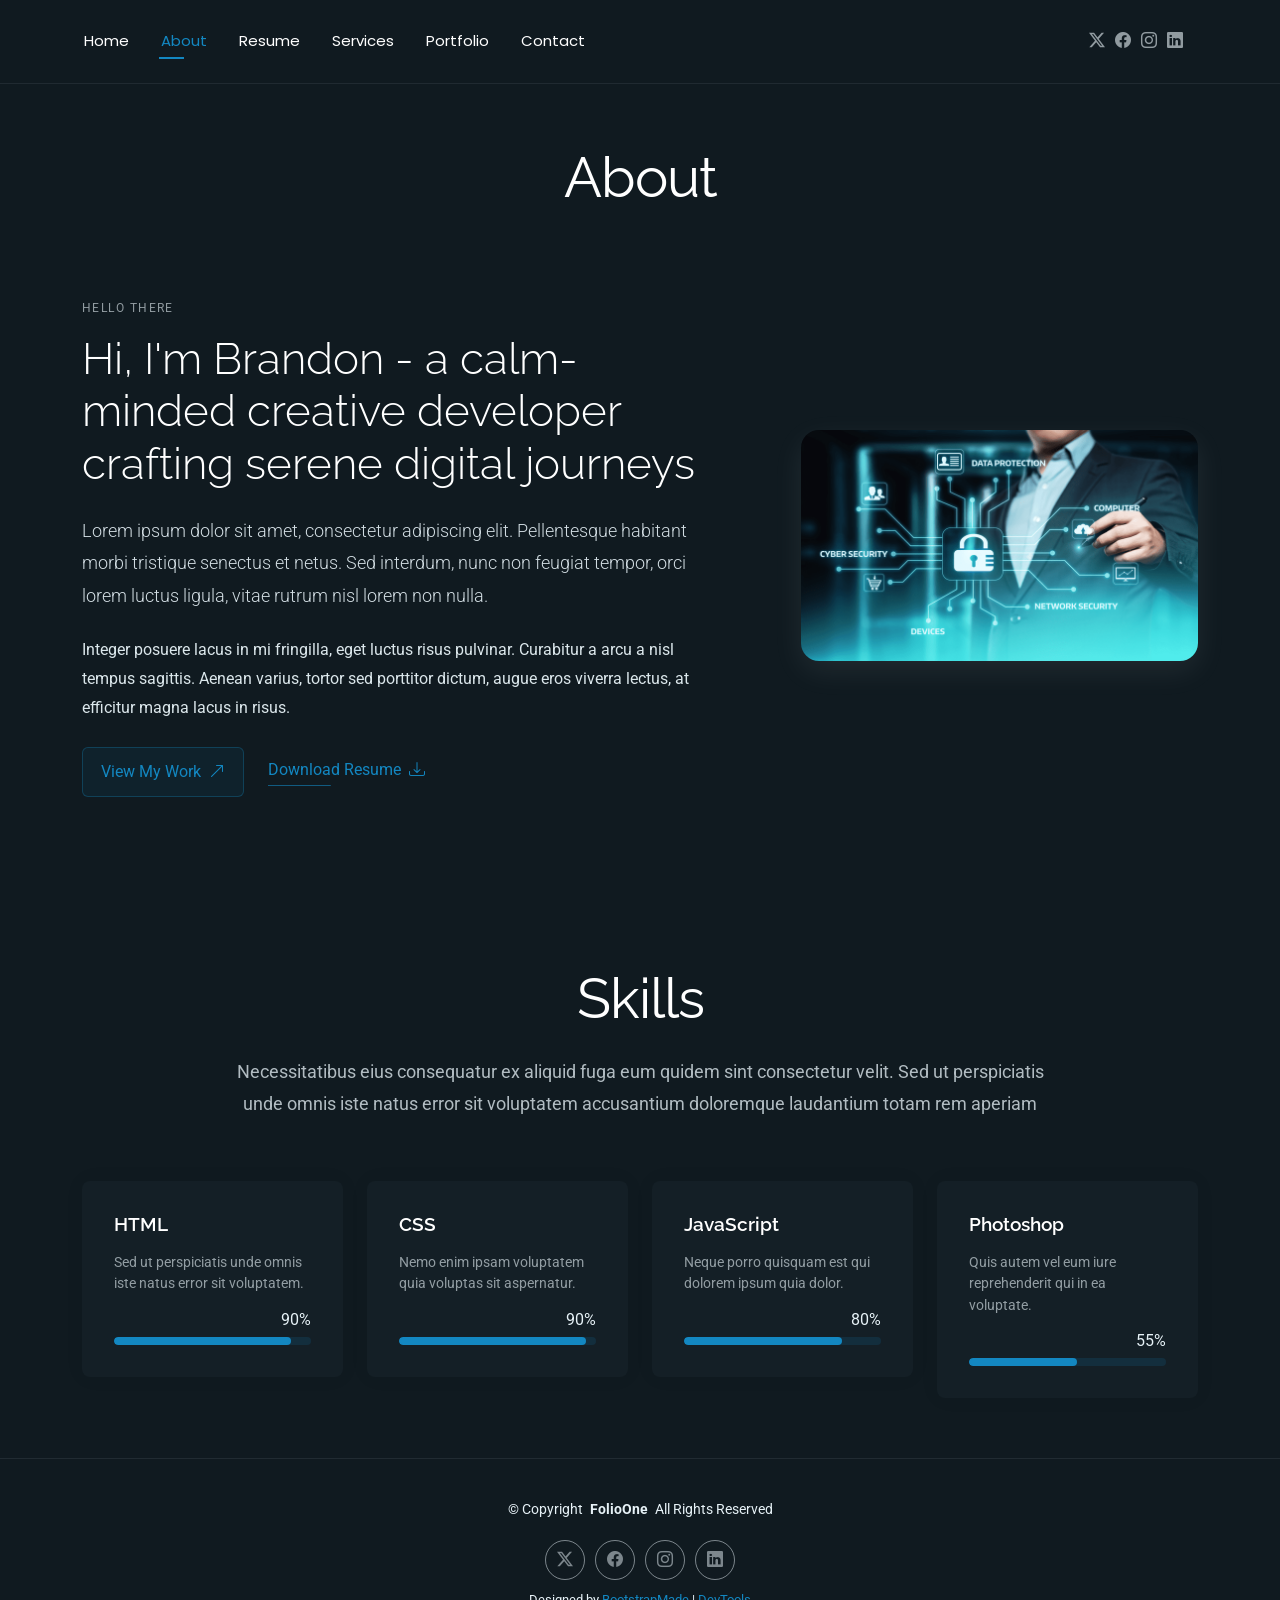
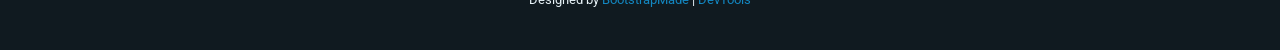
==== commit 888c3ed9: "LD7 papildoma: meta duomenys ir favicon" ====
--- a/about.html
+++ b/about.html
@@ -106,8 +106,7 @@
 
           <div class="col-lg-5" data-aos="zoom-in" data-aos-delay="250">
             <figure class="profile-figure text-center text-lg-end">
-              <img src="assets/img/profile/profile-square-11.webp" alt="Portrait of Alex" class="img-fluid profile-photo">
-            </figure>
+<img src="assets/img/profile/cv-nuotrauka.png" alt="Informacinių sistemų inžinerijos iliustracija" class="img-fluid profile-photo">            </figure>
           </div>
         </div>
         <!-- End Intro + Photo -->
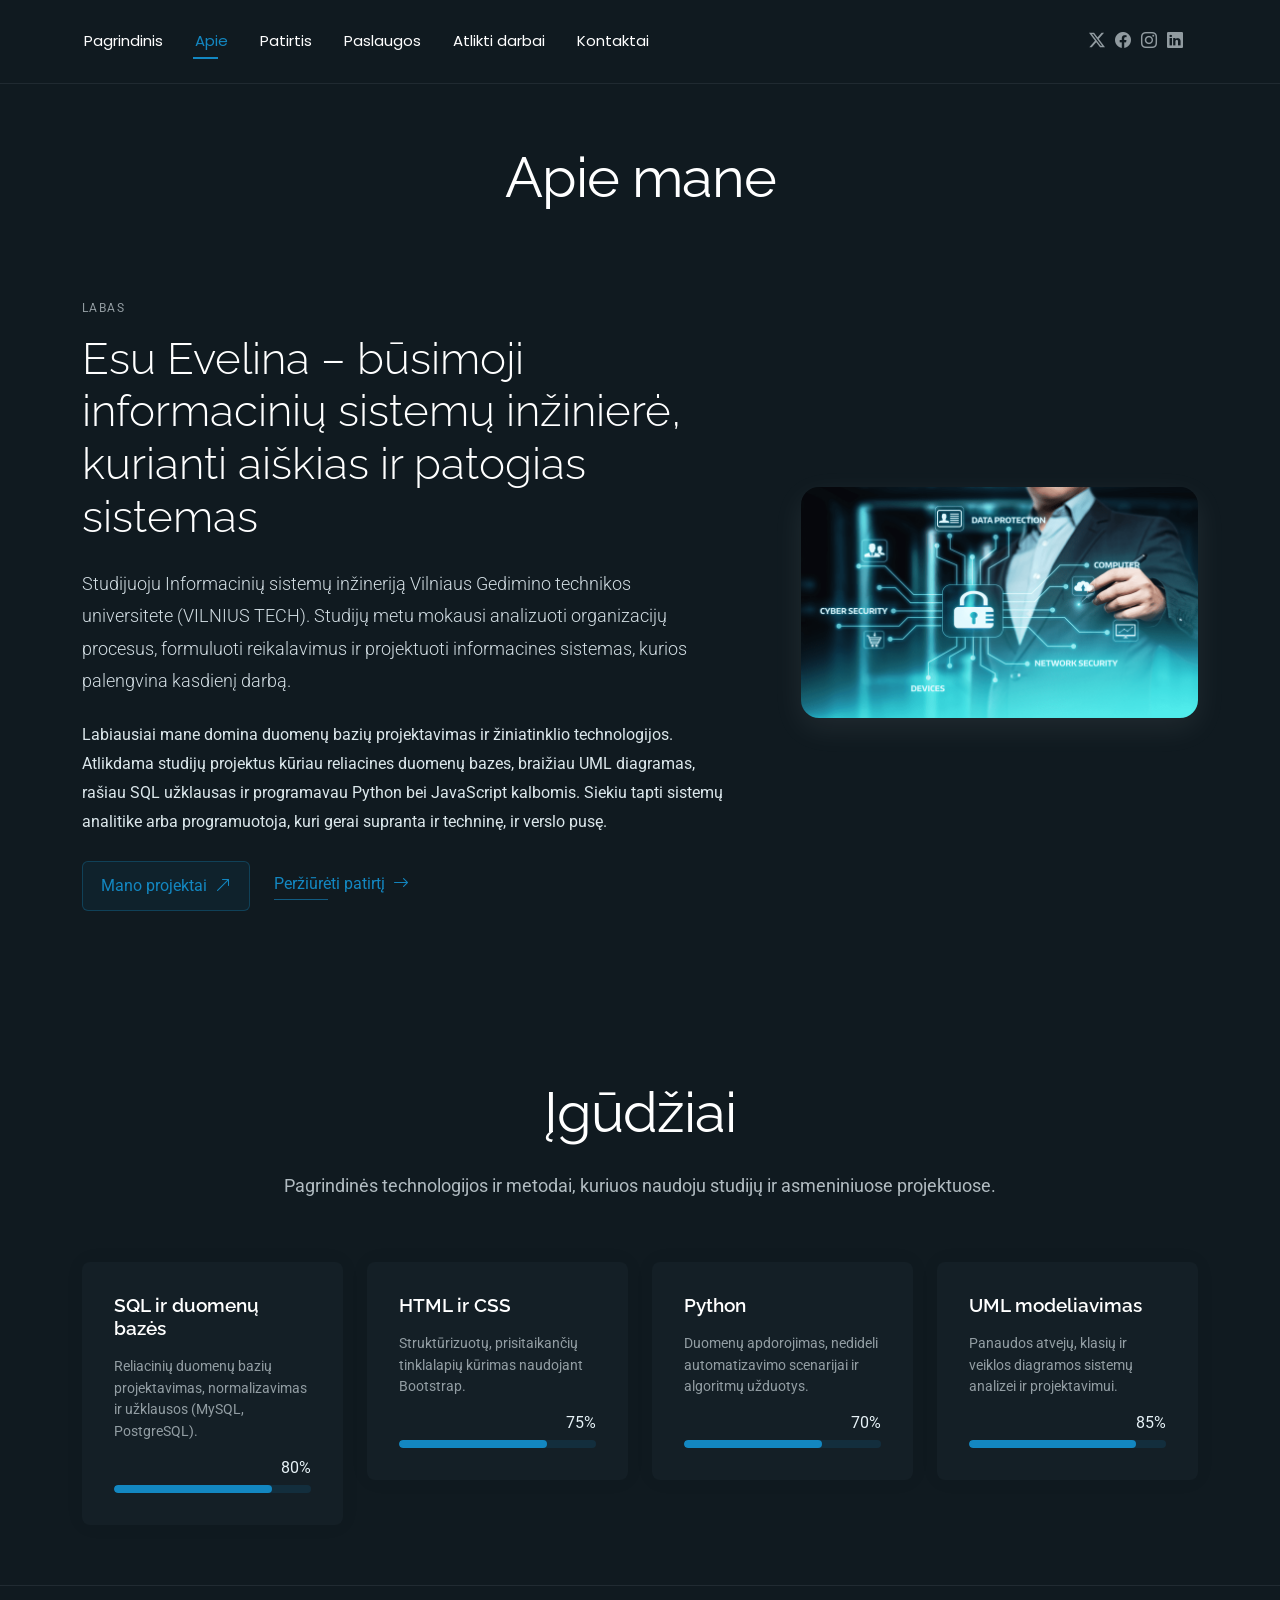
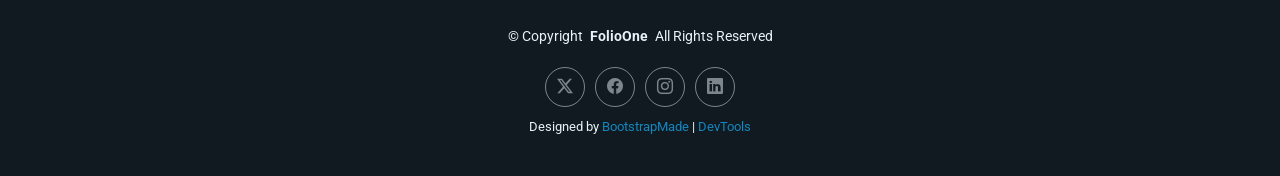
==== commit 1bf6f4c0: "oo" ====
--- a/about.html
+++ b/about.html
@@ -42,18 +42,18 @@
     <div class="container position-relative d-flex align-items-center justify-content-between">
 
       <!-- <a href="index.html" class="logo d-flex align-items-center me-auto me-xl-0">
-      <img src="assets/img/logo.webp" alt="">
+      <img src="assets/img/logo.webp" alt="Svetainės logotipas" width="140" height="140">
       <h1 class="sitename">FolioOne</h1> 
     </a> -->
 
       <nav id="navmenu" class="navmenu">
         <ul>
-          <li><a href="index.html">Home</a></li>
-          <li><a href="about.html" class="active">About</a></li>
-          <li><a href="resume.html">Resume</a></li>
-          <li><a href="services.html">Services</a></li>
-          <li><a href="portfolio.html">Portfolio</a></li>
-          <li><a href="contact.html">Contact</a></li>
+          <li><a href="index.html">Pagrindinis</a></li>
+          <li><a href="about.html" class="active">Apie</a></li>
+          <li><a href="resume.html">Patirtis</a></li>
+          <li><a href="services.html">Paslaugos</a></li>
+          <li><a href="portfolio.html">Atlikti darbai</a></li>
+          <li><a href="contact.html">Kontaktai</a></li>
         </ul>
         <i class="mobile-nav-toggle d-xl-none bi bi-list"></i>
       </nav>
@@ -75,7 +75,7 @@
 
       <!-- Section Title -->
       <div class="container section-title" data-aos="fade-up">
-        <h2>About</h2>
+        <h2>Apie mane</h2>
       </div><!-- End Section Title -->
 
       <div class="container" data-aos="fade-up" data-aos-delay="100">
@@ -84,21 +84,21 @@
         <div class="row align-items-center justify-content-between gy-5 mb-5">
           <div class="col-lg-7" data-aos="fade-right" data-aos-delay="150">
             <div class="intro-content">
-              <span class="eyebrow">Hello there</span>
-              <h2 class="headline">Hi, I'm Brandon - a calm-minded creative developer crafting serene digital journeys</h2>
+              <span class="eyebrow">Labas</span>
+              <h2 class="headline">Esu Evelina – būsimoji informacinių sistemų inžinierė, kurianti aiškias ir patogias sistemas</h2>
               <p class="lead">
-                Lorem ipsum dolor sit amet, consectetur adipiscing elit. Pellentesque habitant morbi tristique senectus et netus. Sed interdum, nunc non feugiat tempor, orci lorem luctus ligula, vitae rutrum nisl lorem non nulla.
+                Studijuoju Informacinių sistemų inžineriją Vilniaus Gedimino technikos universitete (VILNIUS TECH). Studijų metu mokausi analizuoti organizacijų procesus, formuluoti reikalavimus ir projektuoti informacines sistemas, kurios palengvina kasdienį darbą.
               </p>
               <p>
-                Integer posuere lacus in mi fringilla, eget luctus risus pulvinar. Curabitur a arcu a nisl tempus sagittis. Aenean varius, tortor sed porttitor dictum, augue eros viverra lectus, at efficitur magna lacus in risus.
+                Labiausiai mane domina duomenų bazių projektavimas ir žiniatinklio technologijos. Atlikdama studijų projektus kūriau reliacines duomenų bazes, braižiau UML diagramas, rašiau SQL užklausas ir programavau Python bei JavaScript kalbomis. Siekiu tapti sistemų analitike arba programuotoja, kuri gerai supranta ir techninę, ir verslo pusę.
               </p>
 
               <div class="cta-group">
-                <a href="#portfolio" class="btn-ghost">
-                  View My Work <i class="bi bi-arrow-up-right"></i>
+                <a href="portfolio.html" class="btn-ghost">
+                  Mano projektai <i class="bi bi-arrow-up-right"></i>
                 </a>
-                <a href="#" class="link-underline">
-                  Download Resume <i class="bi bi-download"></i>
+                <a href="resume.html" class="link-underline">
+                  Peržiūrėti patirtį <i class="bi bi-arrow-right"></i>
                 </a>
               </div>
             </div>
@@ -106,7 +106,8 @@
 
           <div class="col-lg-5" data-aos="zoom-in" data-aos-delay="250">
             <figure class="profile-figure text-center text-lg-end">
-<img src="assets/img/profile/cv-nuotrauka.png" alt="Informacinių sistemų inžinerijos iliustracija" class="img-fluid profile-photo">            </figure>
+              <img src="assets/img/profile/cv-nuotrauka.png" alt="Kibernetinio saugumo ir duomenų apsaugos schemos iliustracija" width="800" height="466" class="img-fluid profile-photo">
+            </figure>
           </div>
         </div>
         <!-- End Intro + Photo -->
@@ -118,8 +119,8 @@
 
       <!-- Section Title -->
       <div class="container section-title" data-aos="fade-up">
-        <h2>Skills</h2>
-        <p>Necessitatibus eius consequatur ex aliquid fuga eum quidem sint consectetur velit. Sed ut perspiciatis unde omnis iste natus error sit voluptatem accusantium doloremque laudantium totam rem aperiam</p>
+        <h2>Įgūdžiai</h2>
+        <p>Pagrindinės technologijos ir metodai, kuriuos naudoju studijų ir asmeniniuose projektuose.</p>
       </div><!-- End Section Title -->
 
       <div class="container" data-aos="fade-up" data-aos-delay="100">
@@ -128,44 +129,44 @@
 
           <div class="col-md-6 col-lg-3" data-aos="fade-up" data-aos-delay="100">
             <div class="skill-box">
-              <h3>HTML</h3>
-              <p>Sed ut perspiciatis unde omnis iste natus error sit voluptatem.</p>
-              <span class="text-end d-block">90%</span>
-              <div class="progress">
-                <div class="progress-bar" role="progressbar" aria-valuenow="90" aria-valuemin="0" aria-valuemax="100"></div>
+              <h3>SQL ir duomenų bazės</h3>
+              <p>Reliacinių duomenų bazių projektavimas, normalizavimas ir užklausos (MySQL, PostgreSQL).</p>
+              <span class="text-end d-block">80%</span>
+              <div class="progress">
+                <div class="progress-bar" role="progressbar" aria-valuenow="80" aria-valuemin="0" aria-valuemax="100"></div>
               </div>
             </div>
           </div>
 
           <div class="col-md-6 col-lg-3" data-aos="fade-up" data-aos-delay="200">
             <div class="skill-box">
-              <h3>CSS</h3>
-              <p>Nemo enim ipsam voluptatem quia voluptas sit aspernatur.</p>
-              <span class="text-end d-block">90%</span>
-              <div class="progress">
-                <div class="progress-bar" role="progressbar" aria-valuenow="95" aria-valuemin="0" aria-valuemax="100"></div>
+              <h3>HTML ir CSS</h3>
+              <p>Struktūrizuotų, prisitaikančių tinklalapių kūrimas naudojant Bootstrap.</p>
+              <span class="text-end d-block">75%</span>
+              <div class="progress">
+                <div class="progress-bar" role="progressbar" aria-valuenow="75" aria-valuemin="0" aria-valuemax="100"></div>
               </div>
             </div>
           </div>
 
           <div class="col-md-6 col-lg-3" data-aos="fade-up" data-aos-delay="300">
             <div class="skill-box">
-              <h3>JavaScript</h3>
-              <p>Neque porro quisquam est qui dolorem ipsum quia dolor.</p>
-              <span class="text-end d-block">80%</span>
-              <div class="progress">
-                <div class="progress-bar" role="progressbar" aria-valuenow="80" aria-valuemin="0" aria-valuemax="100"></div>
+              <h3>Python</h3>
+              <p>Duomenų apdorojimas, nedideli automatizavimo scenarijai ir algoritmų užduotys.</p>
+              <span class="text-end d-block">70%</span>
+              <div class="progress">
+                <div class="progress-bar" role="progressbar" aria-valuenow="70" aria-valuemin="0" aria-valuemax="100"></div>
               </div>
             </div>
           </div>
 
           <div class="col-md-6 col-lg-3" data-aos="fade-up" data-aos-delay="400">
             <div class="skill-box">
-              <h3>Photoshop</h3>
-              <p>Quis autem vel eum iure reprehenderit qui in ea voluptate.</p>
-              <span class="text-end d-block">55%</span>
-              <div class="progress">
-                <div class="progress-bar" role="progressbar" aria-valuenow="55" aria-valuemin="0" aria-valuemax="100">
+              <h3>UML modeliavimas</h3>
+              <p>Panaudos atvejų, klasių ir veiklos diagramos sistemų analizei ir projektavimui.</p>
+              <span class="text-end d-block">85%</span>
+              <div class="progress">
+                <div class="progress-bar" role="progressbar" aria-valuenow="85" aria-valuemin="0" aria-valuemax="100">
                 </div>
               </div>
             </div>
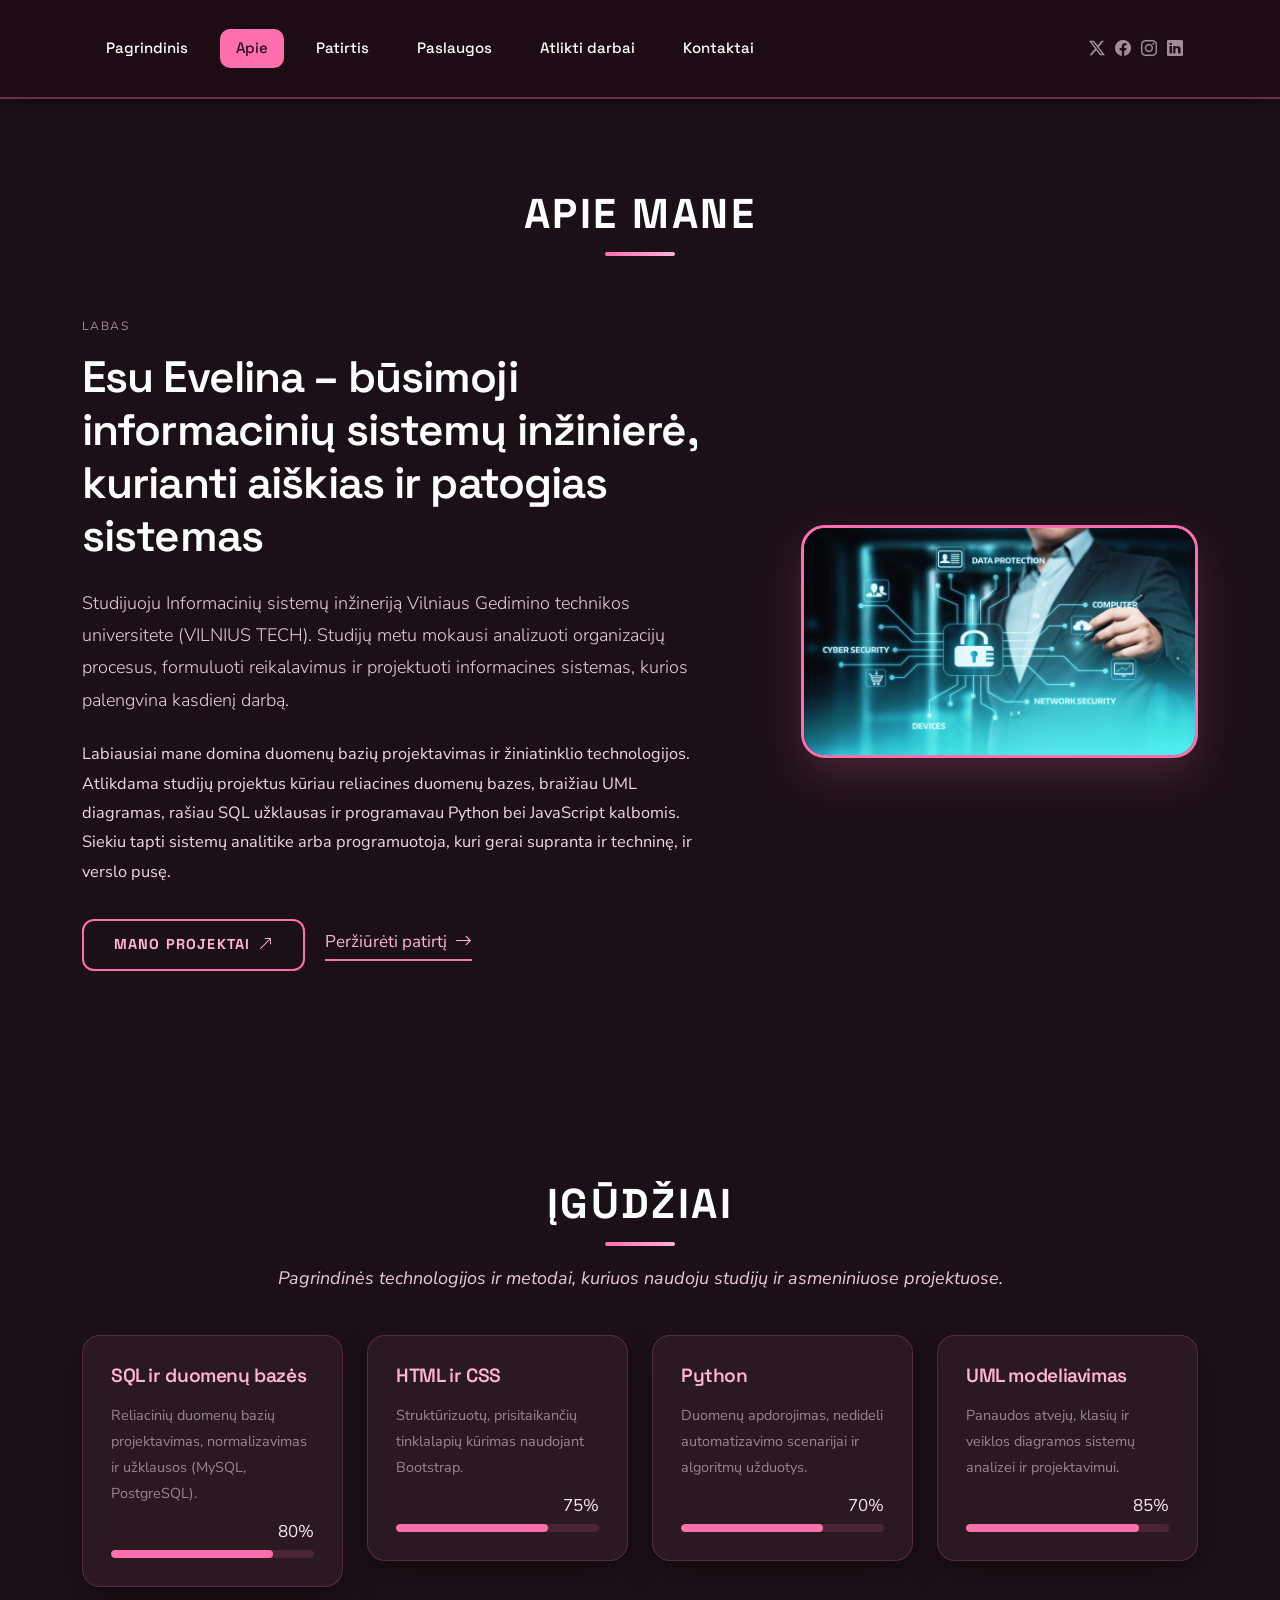
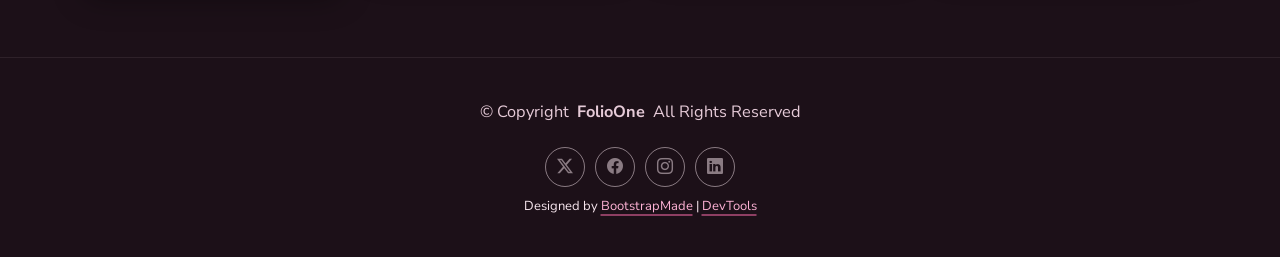
==== commit 5bfe556a: "h" ====
--- a/about.html
+++ b/about.html
@@ -26,6 +26,9 @@
 
   <!-- Main CSS File -->
   <link href="assets/css/main.css" rel="stylesheet">
+
+  <!-- Custom CSS File (įkeliamas po main.css) -->
+  <link href="assets/css/custom.css" rel="stylesheet">
 
   <!-- =======================================================
   * Template Name: FolioOne
--- a/assets/css/custom.css
+++ b/assets/css/custom.css
@@ -0,0 +1,608 @@
+/*==============================================================
+  custom.css – Evelinos Beigaitės CV svetainės stiliai (LD9)
+  Šis failas įkeliamas PO main.css, todėl jo taisyklės
+  perrašo pradinio šablono stilius.
+==============================================================*/
+
+/* Šriftai iš Google Fonts (palaiko lietuviškas raides) */
+@import url("https://fonts.googleapis.com/css2?family=Space+Grotesk:wght@400;500;600;700&family=Nunito+Sans:ital,wght@0,400;0,600;0,700;1,400&display=swap");
+
+/*--------------------------------------------------------------
+  Spalvų ir šriftų kintamieji
+--------------------------------------------------------------*/
+:root {
+  --default-font: "Nunito Sans", system-ui, -apple-system, "Segoe UI", Arial, sans-serif;
+  --heading-font: "Space Grotesk", "Nunito Sans", sans-serif;
+  --nav-font: "Space Grotesk", sans-serif;
+
+  --accent-color: #ff6fae;        /* rožinė spalva vietoj mėlynos */
+  --accent-light: #ffb3d6;
+  --accent-dark: #e0458e;
+  --text-soft: #e6cbd8;           /* pastraipų spalva */
+  --card-border: rgba(255, 111, 174, 0.22);
+  --card-shadow: 0 12px 30px rgba(0, 0, 0, 0.35);
+  --nav-hover-color: #ff6fae;
+
+  /* tamsūs fonai su rožiniu (slyvų) atspalviu */
+  --background-color: #1c1018;
+  --surface-color: #2a1822;
+  --default-color: #f7e6ee;
+  --heading-color: #ffffff;
+  --contrast-color: #2a0f1d;
+  --nav-mobile-background-color: #2e1826;
+  --nav-dropdown-background-color: #1c1018;
+  --nav-dropdown-color: #f7e6ee;
+  --nav-dropdown-hover-color: #ff6fae;
+}
+
+.light-background {
+  --background-color: #24141d;
+  --surface-color: #3a2230;
+}
+
+.dark-background {
+  --background-color: #160b12;
+  --surface-color: #2a1822;
+}
+
+/* Pažymėtas tekstas – rožinis */
+::selection {
+  background: #ff6fae;
+  color: #2a0f1d;
+}
+
+/*==============================================================
+  2. TIPOGRAFIJA
+==============================================================*/
+
+/* 2a. Šriftų šeima */
+body {
+  font-family: var(--default-font);
+  font-size: 17px;
+}
+
+/* 2b. Antraštės h1–h6 */
+h1, h2, h3, h4, h5, h6 {
+  font-family: var(--heading-font);
+  letter-spacing: -0.02em;
+}
+
+h1 {
+  font-size: clamp(2.4rem, 5vw, 3.6rem);
+  font-weight: 700;
+  line-height: 1.1;
+}
+
+h2 {
+  font-size: 2.1rem;
+  font-weight: 700;
+}
+
+h3 {
+  font-size: 1.45rem;
+  font-weight: 600;
+  color: var(--accent-light);
+}
+
+h4 {
+  font-size: 1.2rem;
+  font-weight: 600;
+  color: #ffffff;
+}
+
+h5 {
+  font-size: 0.85rem;
+  font-weight: 600;
+  text-transform: uppercase;
+  letter-spacing: 0.12em;
+  color: var(--accent-color);
+}
+
+h6 {
+  font-size: 0.8rem;
+  font-weight: 500;
+  text-transform: uppercase;
+  letter-spacing: 0.15em;
+  color: var(--text-soft);
+}
+
+/* Skilčių pavadinimai – mažesni, storesni, su rožinės spalvos linija apačioje */
+.section-title h2 {
+  font-size: 2.6rem;
+  font-weight: 700;
+  text-transform: uppercase;
+  letter-spacing: 0.06em;
+  margin-bottom: 1rem;
+}
+
+.section-title h2::after {
+  content: "";
+  display: block;
+  width: 70px;
+  height: 4px;
+  margin: 14px auto 0;
+  border-radius: 4px;
+  background: linear-gradient(90deg, var(--accent-color), var(--accent-light));
+}
+
+/* Pagrindinio puslapio antraštė */
+.hero .hero-content h1 .highlight {
+  color: var(--accent-color);
+}
+
+/* 2c. Pastraipos */
+p {
+  color: var(--text-soft);
+  line-height: 1.8;
+  font-size: 1.02rem;
+  margin-bottom: 1.1rem;
+}
+
+.section-title p {
+  font-style: italic;
+  color: var(--text-soft);
+}
+
+/*==============================================================
+  3. MYGTUKAI IR NUORODOS
+==============================================================*/
+
+/* 3a. Mygtukai: pagrindinis (užpildytas) */
+.btn-primary,
+.hero .hero-actions .btn.btn-primary,
+.php-email-form button[type=submit] {
+  background: linear-gradient(135deg, var(--accent-color), var(--accent-light));
+  color: #2a0f1d;
+  border: 2px solid transparent;
+  border-radius: 12px;
+  padding: 13px 30px;
+  font-family: var(--heading-font);
+  font-weight: 700;
+  text-transform: uppercase;
+  letter-spacing: 0.08em;
+  font-size: 0.9rem;
+  box-shadow: 0 8px 20px rgba(255, 111, 174, 0.25);
+  transition: transform 0.2s ease, box-shadow 0.2s ease, background 0.2s ease;
+}
+
+.btn-primary:hover,
+.hero .hero-actions .btn.btn-primary:hover,
+.php-email-form button[type=submit]:hover {
+  background: linear-gradient(135deg, var(--accent-light), var(--accent-color));
+  color: #2a0f1d;
+  border-color: transparent;
+  transform: translateY(-3px);
+  box-shadow: 0 14px 28px rgba(255, 111, 174, 0.4);
+}
+
+.btn-primary:active,
+.hero .hero-actions .btn.btn-primary:active,
+.php-email-form button[type=submit]:active {
+  transform: translateY(1px) scale(0.97);
+  box-shadow: 0 4px 10px rgba(255, 111, 174, 0.3);
+}
+
+/* Antrinis (kontūrinis) mygtukas */
+.hero .hero-actions .btn.btn-outline,
+.about .intro-content .cta-group .btn-ghost {
+  background: transparent;
+  color: var(--accent-light);
+  border: 2px solid var(--accent-color);
+  border-radius: 12px;
+  padding: 13px 30px;
+  font-family: var(--heading-font);
+  font-weight: 700;
+  text-transform: uppercase;
+  letter-spacing: 0.08em;
+  font-size: 0.9rem;
+  transition: all 0.2s ease;
+}
+
+.hero .hero-actions .btn.btn-outline:hover,
+.about .intro-content .cta-group .btn-ghost:hover {
+  background: var(--accent-color);
+  color: #2a0f1d;
+  transform: translateY(-3px);
+}
+
+.hero .hero-actions .btn.btn-outline:active,
+.about .intro-content .cta-group .btn-ghost:active {
+  background: var(--accent-dark);
+  color: #2a0f1d;
+  transform: scale(0.97);
+}
+
+/* 3b. Nuorodos */
+a {
+  color: var(--accent-color);
+}
+
+a:hover {
+  color: var(--accent-light);
+}
+
+/* Nuorodos tekste ir poraštėje – su pabraukimu, kuris užvedus sustorėja */
+main p a,
+.footer .credits a,
+.about .intro-content .cta-group .link-underline {
+  color: var(--accent-light);
+  text-decoration: underline;
+  text-decoration-color: rgba(255, 111, 174, 0.5);
+  text-decoration-thickness: 2px;
+  text-underline-offset: 4px;
+  transition: all 0.2s ease;
+}
+
+main p a:hover,
+.footer .credits a:hover,
+.about .intro-content .cta-group .link-underline:hover {
+  color: #ffffff;
+  text-decoration-color: var(--accent-color);
+  text-decoration-thickness: 3px;
+  text-underline-offset: 6px;
+}
+
+/* „Apie“ puslapio nuoroda – vietoj šablono plonos linijos stora rožinės spalvos linija */
+.about .intro-content .cta-group .link-underline {
+  text-decoration: none;
+  border-bottom: 2px solid var(--accent-color);
+}
+
+.about .intro-content .cta-group .link-underline:hover {
+  border-bottom-color: #ffffff;
+}
+
+.about .intro-content .cta-group .link-underline::after {
+  display: none;
+}
+
+/*==============================================================
+  4. IŠDĖSTYMAS: TARPAI, KRAŠTINĖS, UŽAPVALINIMAI, ŠEŠĖLIAI
+==============================================================*/
+
+/* 4a. Tarpai skiltyse „Apie“, „Patirtis“, „Atlikti darbai“ */
+.about.section,
+.skills.section,
+.resume.section,
+.portfolio.section {
+  padding: 90px 0 70px;
+}
+
+.about .section-title,
+.skills .section-title,
+.resume .section-title,
+.portfolio .section-title {
+  padding-bottom: 40px;
+}
+
+.about .intro-content .headline {
+  font-weight: 600;
+  margin-bottom: 1.5rem;
+}
+
+.about .intro-content .cta-group {
+  margin-top: 2rem;
+  gap: 1.25rem;
+}
+
+.resume .resume-item {
+  margin-bottom: 2rem;
+  padding: 2rem 2rem 1rem;
+}
+
+.resume .resume-item article {
+  margin-bottom: 1.75rem;
+}
+
+.portfolio .portfolio-card .portfolio-info {
+  padding: 1.5rem 1.5rem 1.25rem;
+}
+
+.portfolio .portfolio-filters {
+  margin-bottom: 45px;
+}
+
+/* 4b. Turinio blokai kiekvienoje sekcijoje */
+
+/* Pagrindinis: paveikslėlis */
+.hero .hero-image .image-wrapper img {
+  border-radius: 24px;
+  border: 3px solid var(--card-border);
+  box-shadow: 0 20px 45px rgba(0, 0, 0, 0.45);
+}
+
+/* Apie: nuotrauka ir įgūdžių kortelės */
+.about .profile-figure .profile-photo {
+  border-radius: 24px;
+  border: 3px solid var(--accent-color);
+  box-shadow: 0 18px 40px rgba(255, 111, 174, 0.18);
+}
+
+.skills .skill-box {
+  border: 1px solid var(--card-border);
+  border-radius: 18px;
+  box-shadow: var(--card-shadow);
+  padding: 28px;
+}
+
+/* Patirtis: kiekvienas blokas – kortelė */
+.resume .resume-item {
+  background-color: var(--surface-color);
+  border: 1px solid var(--card-border);
+  border-radius: 18px;
+  box-shadow: var(--card-shadow);
+}
+
+/* Atlikti darbai: grafikų kortelės */
+.portfolio .portfolio-card {
+  border: 1px solid var(--card-border);
+  border-radius: 18px;
+  box-shadow: var(--card-shadow);
+}
+
+.portfolio .portfolio-card:hover {
+  box-shadow: 0 18px 40px rgba(255, 111, 174, 0.2);
+}
+
+/* Paslaugos: kortelės su rožinės spalvos kraštine kairėje */
+.services .service-item {
+  border: 1px solid var(--card-border);
+  border-left: 5px solid var(--accent-color);
+  border-radius: 16px;
+  box-shadow: var(--card-shadow);
+}
+
+/* Kontaktai: informacijos blokai */
+.contact .info-box,
+.contact .contact-form {
+  border: 1px solid var(--card-border);
+  border-radius: 18px;
+  box-shadow: var(--card-shadow);
+}
+
+/*==============================================================
+  5. DU PASIRINKTI KOMPONENTAI
+==============================================================*/
+
+/* 5.1 Navigacijos juosta: fonas, apatinė kraštinė, šešėlis,
+       aktyvus punktas – „piliulė“ vietoj linijos apačioje */
+.header {
+  background-color: rgba(30, 12, 23, 0.94);
+  border-bottom: 2px solid rgba(255, 111, 174, 0.35);
+  box-shadow: 0 6px 24px rgba(0, 0, 0, 0.4);
+  backdrop-filter: blur(8px);
+}
+
+@media (min-width: 1200px) {
+  .navmenu > ul > li {
+    padding: 14px 8px;
+  }
+
+  .navmenu a,
+  .navmenu a:focus {
+    font-weight: 500;
+    padding: 8px 16px;
+    border-radius: 10px;
+  }
+
+  .navmenu > ul > li > a:before {
+    display: none;
+  }
+
+  .navmenu li:hover > a,
+  .navmenu .active,
+  .navmenu .active:focus {
+    color: #2a0f1d;
+    background-color: var(--accent-color);
+  }
+}
+
+/* 5.2 Mygtukas „į viršų“: forma, dydis, fonas, kraštinė, šešėlis */
+.scroll-top {
+  width: 50px;
+  height: 50px;
+  right: 24px;
+  border-radius: 14px;
+  background: linear-gradient(135deg, var(--accent-dark), var(--accent-color));
+  border: 2px solid var(--accent-light);
+  box-shadow: 0 10px 25px rgba(255, 111, 174, 0.35);
+}
+
+.scroll-top i {
+  color: #2a0f1d;
+  font-size: 28px;
+}
+
+.scroll-top.active {
+  bottom: 24px;
+}
+
+.scroll-top:hover {
+  background: var(--accent-light);
+}
+
+/*==============================================================
+  6. KONTRASTAS
+  Šviesus tekstas (#e6cbd8, #ffffff) ant tamsaus fono (#1c1018) – 12:1,
+  tamsus tekstas (#2a0f1d) ant rožinės spalvos mygtukų – abu atvejai
+  atitinka WCAG AA kontrasto reikalavimą (> 4.5:1).
+==============================================================*/
+
+
+/*==============================================================
+  PAPILDOMA UŽDUOTIS
+==============================================================*/
+
+/* 1a. Nenumeruotas sąrašas – savi ženkleliai su ::before */
+.tech-list {
+  list-style: none;
+  padding-left: 0;
+}
+
+.tech-list > li {
+  position: relative;
+  padding: 8px 0 8px 34px;
+  border-bottom: 1px dashed rgba(255, 111, 174, 0.2);
+}
+
+.tech-list > li::before {
+  content: "▹";
+  position: absolute;
+  left: 6px;
+  top: 6px;
+  color: var(--accent-color);
+  font-size: 1.2rem;
+}
+
+/* 1b. Įdėtinis nenumeruotas sąrašas – kitoks stilius */
+.tech-list ul {
+  list-style: none;
+  margin: 8px 0 4px;
+  padding: 8px 14px;
+  border-left: 3px solid var(--accent-color);
+  border-radius: 0 10px 10px 0;
+  background-color: rgba(255, 111, 174, 0.08);
+}
+
+.tech-list ul li {
+  position: relative;
+  padding: 3px 0 3px 20px;
+  font-size: 0.92rem;
+  color: var(--text-soft);
+}
+
+.tech-list ul li::before {
+  content: "";
+  position: absolute;
+  left: 2px;
+  top: 50%;
+  width: 8px;
+  height: 8px;
+  border: 2px solid var(--accent-light);
+  border-radius: 50%;
+  transform: translateY(-50%);
+}
+
+/* 1a. Numeruotas sąrašas – CSS skaitikliai (counters) */
+.steps-list {
+  list-style: none;
+  counter-reset: etapas;
+  padding-left: 0;
+}
+
+.steps-list > li {
+  counter-increment: etapas;
+  position: relative;
+  padding: 8px 0 8px 48px;
+  min-height: 44px;
+}
+
+.steps-list > li::before {
+  content: counter(etapas);
+  position: absolute;
+  left: 0;
+  top: 4px;
+  width: 34px;
+  height: 34px;
+  line-height: 34px;
+  text-align: center;
+  border-radius: 50%;
+  background: var(--accent-color);
+  color: #2a0f1d;
+  font-family: var(--heading-font);
+  font-weight: 700;
+}
+
+/* 1b. Įdėtinis numeruotas sąrašas – numeriai 2.1, 2.2 */
+.steps-list ol {
+  list-style: none;
+  counter-reset: poetapis;
+  margin: 8px 0 0;
+  padding-left: 0;
+}
+
+.steps-list ol li {
+  counter-increment: poetapis;
+  position: relative;
+  padding: 4px 0 4px 44px;
+  font-size: 0.92rem;
+  font-style: italic;
+  color: var(--text-soft);
+}
+
+.steps-list ol li::before {
+  content: counters(etapas, ".") "." counter(poetapis);
+  position: absolute;
+  left: 0;
+  top: 4px;
+  padding: 0 7px;
+  border: 1px solid var(--accent-color);
+  border-radius: 6px;
+  color: var(--accent-light);
+  font-size: 0.8rem;
+  font-style: normal;
+  font-weight: 700;
+}
+
+/* 2. Kainų lentelė */
+.price-table {
+  width: 100%;
+  border-collapse: separate;
+  border-spacing: 0;
+  border: 1px solid var(--card-border);
+  border-radius: 16px;
+  overflow: hidden;
+  box-shadow: var(--card-shadow);
+}
+
+/* 2c. Vienodi vidiniai tarpai ir lygiavimas centre */
+.price-table th,
+.price-table td {
+  padding: 16px 20px;
+  text-align: center;
+  vertical-align: middle;
+}
+
+/* 2a. Antraštinė eilutė */
+.price-table thead tr {
+  background: linear-gradient(90deg, var(--accent-dark), var(--accent-color));
+}
+
+.price-table thead th {
+  background: transparent;
+  color: #2a0f1d;
+  font-family: var(--heading-font);
+  font-weight: 700;
+  text-transform: uppercase;
+  letter-spacing: 0.08em;
+  font-size: 0.9rem;
+}
+
+/* 2b. „Zebra“ stilius ir :hover efektas */
+.price-table tbody tr:nth-child(odd) {
+  background-color: #2a1822;
+}
+
+.price-table tbody tr:nth-child(even) {
+  background-color: #36202c;
+}
+
+.price-table tbody tr {
+  color: var(--default-color);
+  transition: background-color 0.2s ease;
+}
+
+.price-table tbody tr:hover {
+  background-color: rgba(255, 111, 174, 0.22);
+}
+
+.price-table tbody td:last-child {
+  font-weight: 700;
+  color: var(--accent-light);
+}
+
+/* Kontrastas: aktyvus filtro mygtukas – tamsus tekstas ant rožinės spalvos fono */
+.portfolio .portfolio-filters li.filter-active {
+  color: #2a0f1d;
+  font-weight: 700;
+}
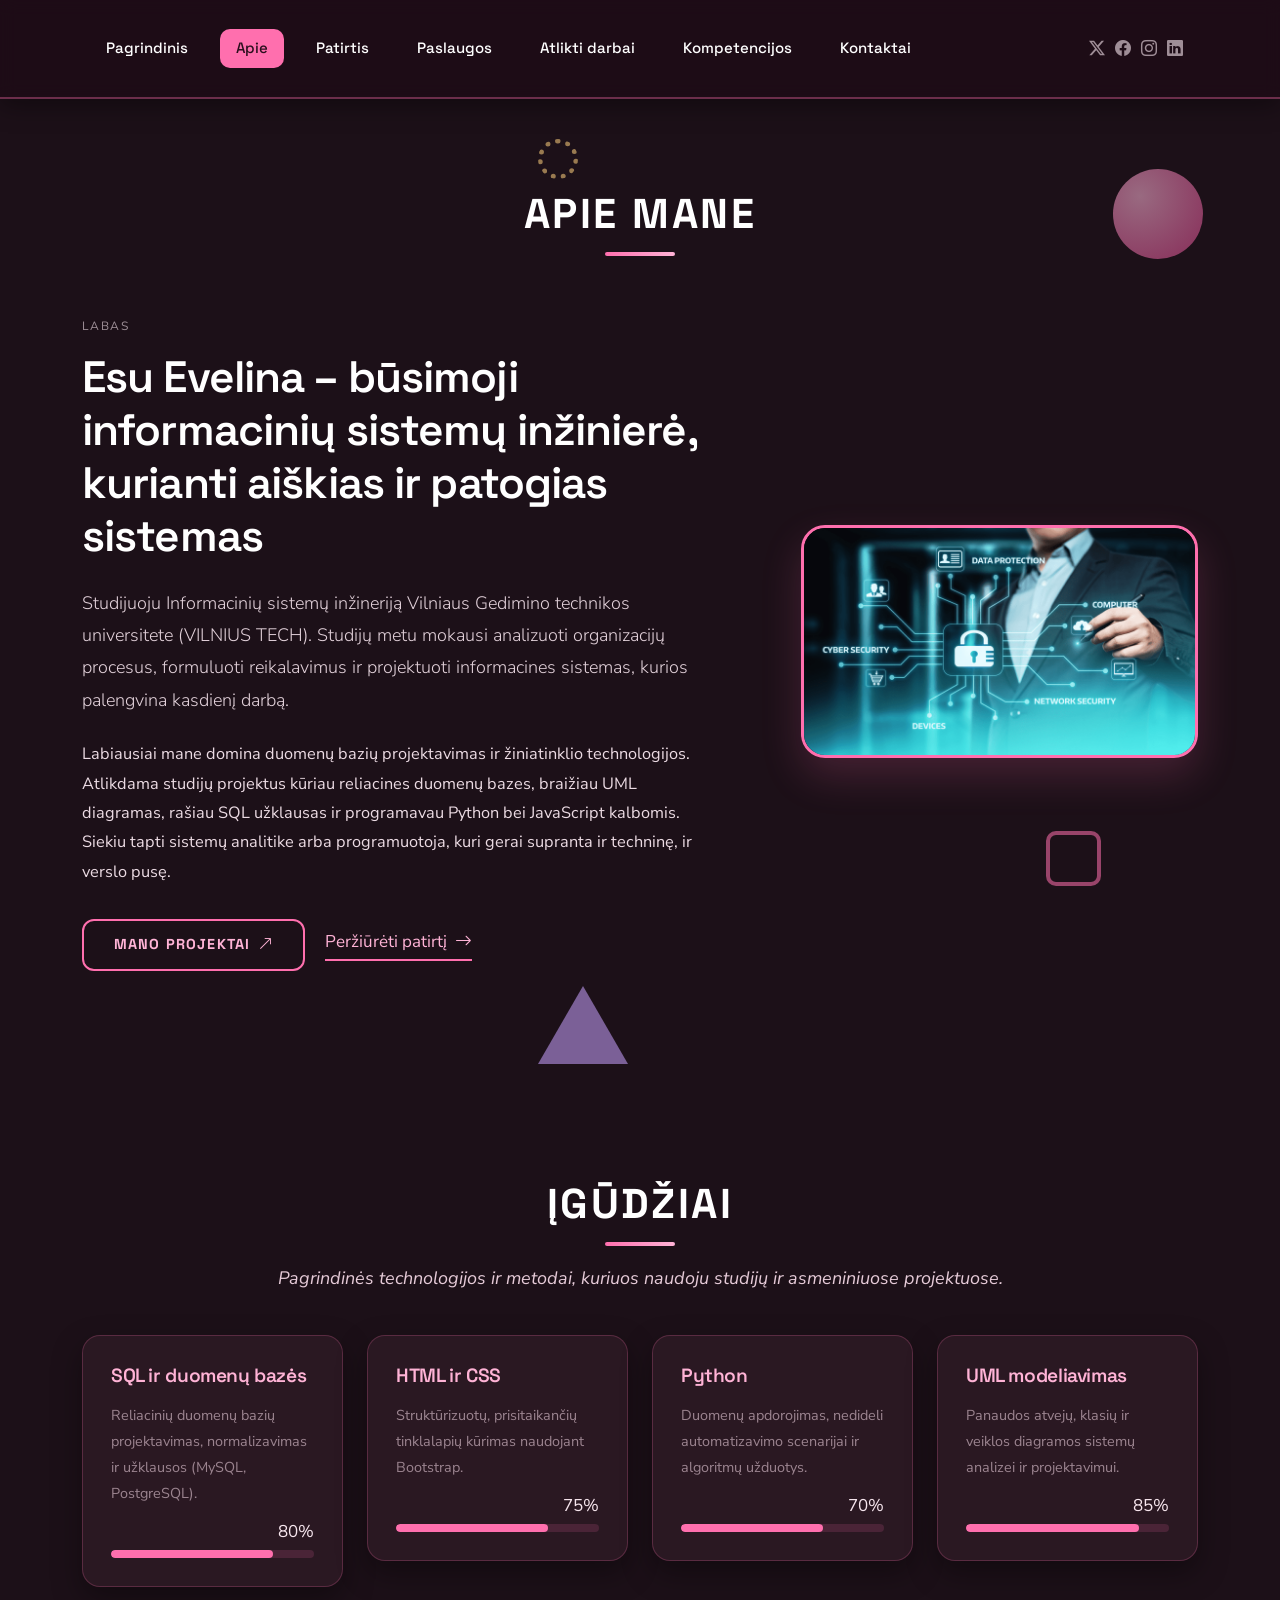
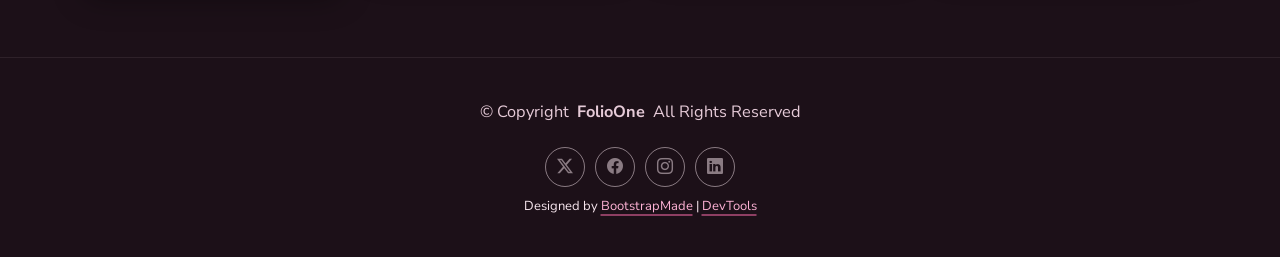
==== commit c542e380: "h" ====
--- a/about.html
+++ b/about.html
@@ -56,6 +56,7 @@
           <li><a href="resume.html">Patirtis</a></li>
           <li><a href="services.html">Paslaugos</a></li>
           <li><a href="portfolio.html">Atlikti darbai</a></li>
+          <li><a href="kompetencijos.html">Kompetencijos</a></li>
           <li><a href="contact.html">Kontaktai</a></li>
         </ul>
         <i class="mobile-nav-toggle d-xl-none bi bi-list"></i>
@@ -75,6 +76,14 @@
 
     <!-- About Section -->
     <section id="about" class="about section">
+
+      <!-- Animuotos CSS figūros (LD10) -->
+      <div class="about-shapes" aria-hidden="true">
+        <div class="shape shape-circle"></div>
+        <div class="shape shape-triangle"></div>
+        <div class="shape shape-square"></div>
+        <div class="shape shape-ring"></div>
+      </div>
 
       <!-- Section Title -->
       <div class="container section-title" data-aos="fade-up">
--- a/assets/css/custom.css
+++ b/assets/css/custom.css
@@ -606,3 +606,351 @@
   color: #2a0f1d;
   font-weight: 700;
 }
+
+
+/*==============================================================
+  LD10 – KOMPETENCIJŲ PAŽANGOS MODULIS
+==============================================================*/
+
+.skill-module-wrap {
+  display: flex;                 /* Flexbox: blokai vienas po kito */
+  flex-direction: column;
+  gap: 24px;
+  padding: 28px;
+  background-color: var(--surface-color);
+  border: 1px solid var(--card-border);
+  border-radius: 22px;
+  box-shadow: var(--card-shadow);
+}
+
+/* 3. XP, lygis ir rangas – Grid, 3 stulpeliai */
+.xp-info {
+  display: grid;
+  grid-template-columns: repeat(3, 1fr);
+  gap: 16px;
+}
+
+.xp-box {
+  display: flex;
+  align-items: center;
+  gap: 14px;
+  padding: 16px 20px;
+  border-radius: 16px;
+  border: 1px solid var(--card-border);
+  background-color: rgba(255, 111, 174, 0.08);
+}
+
+.xp-box i {
+  display: flex;
+  align-items: center;
+  justify-content: center;
+  width: 46px;
+  height: 46px;
+  border-radius: 12px;
+  font-size: 1.3rem;
+  background-color: var(--accent-color);
+  color: #2a0f1d;
+}
+
+.xp-level i {
+  background-color: #c9a3ff;     /* violetinė */
+}
+
+.xp-rank i {
+  background-color: #ffd27f;     /* auksinė */
+}
+
+.xp-label {
+  display: block;
+  font-size: 0.8rem;
+  text-transform: uppercase;
+  letter-spacing: 0.08em;
+  color: var(--text-soft);
+}
+
+.xp-value {
+  font-family: var(--heading-font);
+  font-size: 1.5rem;
+  color: #ffffff;
+}
+
+/* 4. Progreso juosta */
+.xp-progress-head {
+  display: flex;
+  justify-content: space-between;
+  margin-bottom: 8px;
+  font-weight: 600;
+  font-size: 0.95rem;
+  color: var(--text-soft);
+}
+
+.xp-bar {
+  width: 100%;
+  height: 26px;
+  border-radius: 13px;
+  background-color: #3a2230;     /* likusi (neužpildyta) dalis */
+  border: 1px solid var(--card-border);
+  overflow: hidden;
+}
+
+.xp-bar-fill {
+  height: 100%;
+  border-radius: 13px;
+  background: linear-gradient(90deg, var(--accent-dark), var(--accent-color), var(--accent-light));
+  color: #2a0f1d;
+  font-weight: 700;
+  font-size: 0.85rem;
+  display: flex;
+  align-items: center;
+  justify-content: flex-end;
+  padding-right: 12px;
+}
+
+/* 5. Statistika – Flexbox eilutė */
+.skill-stats {
+  display: flex;
+  justify-content: space-around;
+  flex-wrap: wrap;
+  gap: 12px;
+  padding: 14px 10px;
+  border-top: 1px solid var(--card-border);
+  border-bottom: 1px solid var(--card-border);
+}
+
+.stat-item {
+  display: flex;
+  align-items: center;
+  gap: 8px;
+  color: var(--text-soft);
+}
+
+.stat-item i {
+  color: var(--accent-color);
+  font-size: 1.2rem;
+}
+
+.stat-item strong {
+  color: #ffffff;
+  font-size: 1.15rem;
+}
+
+/* 2. Įgūdžių lenta (Kanban) – Grid, 3 kategorijos */
+.skill-board {
+  display: grid;
+  grid-template-columns: repeat(3, 1fr);
+  gap: 18px;
+  align-items: start;
+}
+
+.board-column {
+  display: flex;
+  flex-direction: column;
+  gap: 12px;
+  padding: 16px;
+  min-height: 220px;
+  border-radius: 18px;
+  background-color: var(--background-color);
+  border: 1px solid var(--card-border);
+  border-top: 5px solid var(--column-color);
+}
+
+/* kiekviena kategorija turi savo spalvą */
+.column-planned  { --column-color: #ffd27f; }
+.column-learning { --column-color: #c9a3ff; }
+.column-done     { --column-color: #7fe3b0; }
+
+.column-title {
+  display: flex;
+  align-items: center;
+  gap: 8px;
+  margin: 0 0 4px;
+  font-size: 1.15rem;
+  color: var(--column-color);
+}
+
+/* Įgūdžio kortelė */
+.skill-card {
+  display: flex;
+  align-items: flex-start;
+  gap: 12px;
+  padding: 14px;
+  border-radius: 14px;
+  background-color: var(--surface-color);
+  border: 1px solid rgba(255, 255, 255, 0.06);
+  border-left: 4px solid var(--column-color);
+  box-shadow: 0 6px 16px rgba(0, 0, 0, 0.3);
+  transition: transform 0.2s ease, box-shadow 0.2s ease;
+}
+
+.skill-card:hover {
+  transform: translateY(-3px);
+  box-shadow: 0 10px 22px rgba(0, 0, 0, 0.4);
+}
+
+.skill-icon {
+  flex-shrink: 0;
+  display: flex;
+  align-items: center;
+  justify-content: center;
+  width: 38px;
+  height: 38px;
+  border-radius: 10px;
+  font-size: 1.1rem;
+  color: var(--column-color);
+  background-color: rgba(255, 255, 255, 0.06);
+}
+
+.skill-card h4 {
+  font-size: 1rem;
+  margin: 0 0 8px;
+}
+
+.skill-meta {
+  display: flex;
+  flex-wrap: wrap;
+  gap: 6px;
+}
+
+.skill-status,
+.skill-xp {
+  font-size: 0.75rem;
+  font-weight: 700;
+  padding: 3px 9px;
+  border-radius: 20px;
+}
+
+.skill-status {
+  background-color: var(--column-color);
+  color: #2a0f1d;
+}
+
+.skill-xp {
+  border: 1px solid var(--column-color);
+  color: var(--column-color);
+}
+
+/* Prisitaikymas prie mažesnių ekranų */
+@media (max-width: 991px) {
+  .skill-board,
+  .xp-info {
+    grid-template-columns: 1fr;
+  }
+
+  .skill-module-wrap {
+    padding: 18px;
+  }
+}
+
+
+/*==============================================================
+  LD10 – PAPILDOMA UŽDUOTIS: ANIMACIJOS
+==============================================================*/
+
+/* 1. „Paslaugų“ skilties animuotas gradientinis fonas */
+.services.section {
+  background: linear-gradient(-45deg, #1c1018, #3d1530, #2a1240, #1c1018, #4a1a3a);
+  background-size: 400% 400%;
+  animation: gradientasJuda 18s ease infinite;
+}
+
+@keyframes gradientasJuda {
+  0%   { background-position: 0% 50%; }
+  50%  { background-position: 100% 50%; }
+  100% { background-position: 0% 50%; }
+}
+
+/* 2. „Apie“ skilties CSS figūros */
+.about.section {
+  position: relative;
+  overflow: hidden;
+}
+
+.about .container {
+  position: relative;
+  z-index: 1;                    /* turinys virš figūrų */
+}
+
+.about-shapes {
+  position: absolute;
+  inset: 0;
+  z-index: 0;
+  pointer-events: none;          /* figūros netrukdo spausti nuorodų */
+}
+
+.shape {
+  position: absolute;
+  opacity: 0.55;
+}
+
+/* Apskritimas – didėja ir mažėja (Scaling) */
+.shape-circle {
+  top: 70px;
+  right: 6%;
+  width: 90px;
+  height: 90px;
+  border-radius: 50%;
+  background: radial-gradient(circle at 30% 30%, var(--accent-light), var(--accent-dark));
+  animation: pulsuoja 4s ease-in-out infinite;
+}
+
+/* Trikampis – sukasi (Rotating), padarytas iš kraštinių */
+.shape-triangle {
+  bottom: 25px;
+  left: 42%;
+  width: 0;
+  height: 0;
+  border-left: 45px solid transparent;
+  border-right: 45px solid transparent;
+  border-bottom: 78px solid #c9a3ff;
+  animation: sukasi 10s linear infinite;
+}
+
+/* Kvadratas – plaukioja aukštyn ir žemyn (Floating) */
+.shape-square {
+  top: 74%;
+  right: 14%;
+  width: 55px;
+  height: 55px;
+  border: 4px solid var(--accent-color);
+  border-radius: 10px;
+  animation: plaukioja 6s ease-in-out infinite;
+}
+
+/* Žiedas – plaukioja į šonus */
+.shape-ring {
+  top: 40px;
+  left: 42%;
+  width: 40px;
+  height: 40px;
+  border: 5px dotted #ffd27f;
+  border-radius: 50%;
+  animation: iSonus 7s ease-in-out infinite;
+}
+
+@keyframes pulsuoja {
+  0%, 100% { transform: scale(1); }
+  50%      { transform: scale(1.35); }
+}
+
+@keyframes sukasi {
+  from { transform: rotate(0deg); }
+  to   { transform: rotate(360deg); }
+}
+
+@keyframes plaukioja {
+  0%, 100% { transform: translateY(0) rotate(0deg); }
+  50%      { transform: translateY(-40px) rotate(45deg); }
+}
+
+@keyframes iSonus {
+  0%, 100% { transform: translateX(0); }
+  50%      { transform: translateX(60px); }
+}
+
+/* Vartotojams, kurie sistemoje išjungę animacijas */
+@media (prefers-reduced-motion: reduce) {
+  .services.section,
+  .shape {
+    animation: none;
+  }
+}
